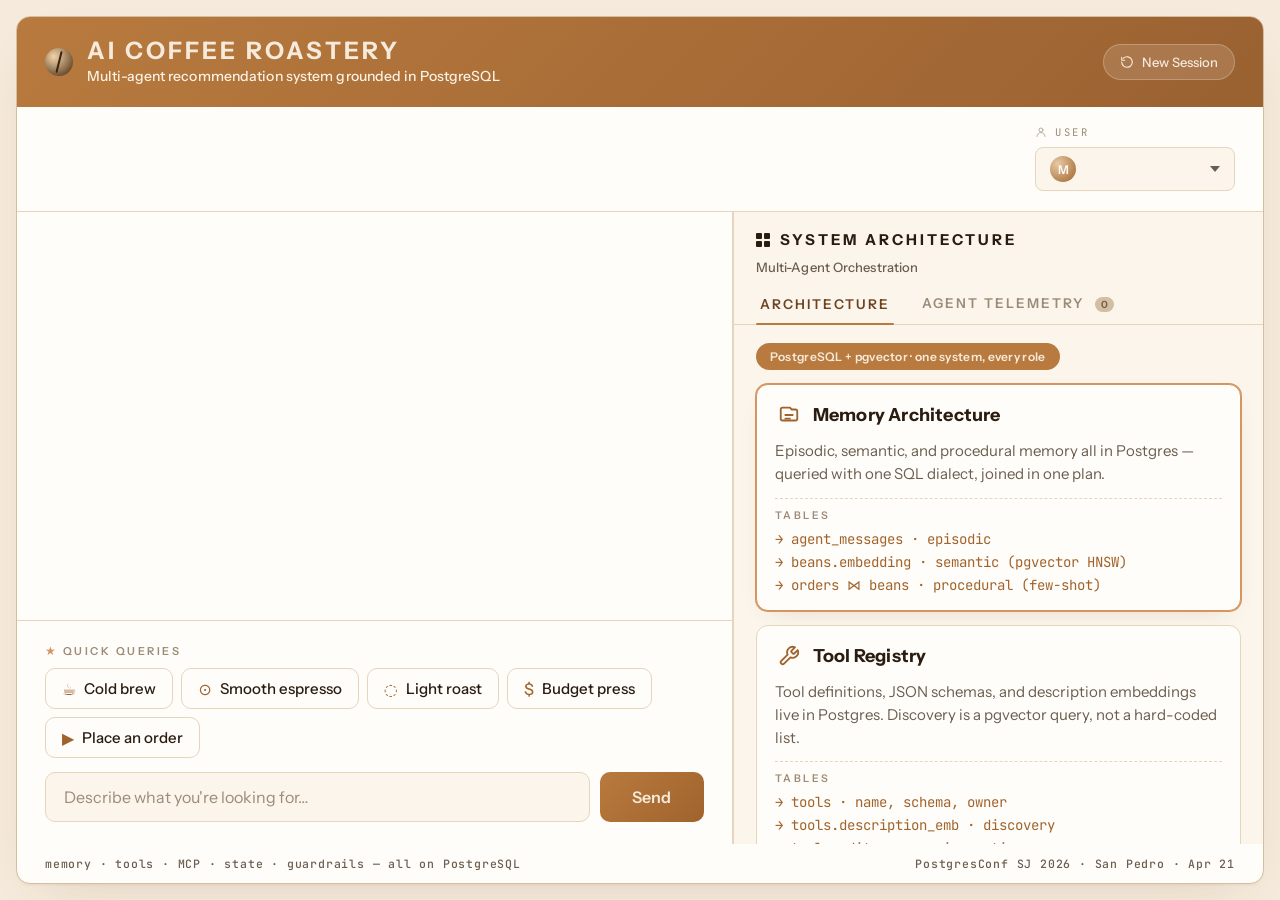
==== conferences/2026-postgresconf-agentic-ai/static/index.html @ 29e4eee7 "chore(postgresconf-2026): Rename subfolder slug to 2026-postgresconf-agentic-ai Switch to a year-fir" ====
<!doctype html>
<html lang="en">
  <head>
    <meta charset="utf-8" />
    <meta
      name="viewport"
      content="width=device-width,initial-scale=1,maximum-scale=1"
    />
    <title>AI Coffee Roastery · Agentic AI on PostgreSQL</title>
    <link rel="preconnect" href="https://fonts.googleapis.com" />
    <link rel="preconnect" href="https://fonts.gstatic.com" crossorigin />
    <link
      href="https://fonts.googleapis.com/css2?family=Instrument+Serif:ital@0;1&family=Instrument+Sans:wght@400;500;600;700&family=JetBrains+Mono:wght@400;500;700&display=swap"
      rel="stylesheet"
    />
    <style>
      :root {
        --cream: #f5eadb;
        --cream-2: #efe2ce;
        --cream-3: #fbf5eb;
        --paper: #fffdf9;
        --coffee: #b87a3e;
        --coffee-d: #6b4321;
        --coffee-l: #d49561;
        --coffee-xl: #e8c9a3;
        --coffee-mid: #a0632c;
        --tan: #d4a574;
        --ink: #2a1c10;
        --ink-mut: #6b5d4f;
        --ink-dim: #9c8b76;
        --line-w: #e5d5bd;
        --line-d: #d3bf9f;
        --amber-chat: #c97f2a;
        --surface: #fffcf5;
        --surface-2: #f3e8d3;
        --accent-hi: #f0b877;
        --ok: #6b8e4a;
        --warn: #c97f2a;
        --err: #b94a3b;

        --f-display: "Instrument Serif", ui-serif, Georgia, serif;
        --f-ui: "Instrument Sans", ui-sans-serif, system-ui, sans-serif;
        --f-mono: "JetBrains Mono", ui-monospace, "SF Mono", Menlo, monospace;
      }

      * {
        box-sizing: border-box;
      }
      html,
      body {
        margin: 0;
        height: 100%;
        overflow: hidden;
        font-family: var(--f-ui);
      }
      body {
        background: var(--cream);
        color: var(--ink);
        font-size: 16px;
        -webkit-font-smoothing: antialiased;
      }
      button {
        font-family: inherit;
      }
      input,
      textarea {
        font-family: inherit;
      }

      .app {
        display: grid;
        grid-template-rows: auto auto 1fr auto;
        height: 100vh;
        background: var(--cream);
        padding: 16px;
        gap: 0;
      }
      .shell {
        background: var(--paper);
        border: 1px solid var(--line-d);
        border-radius: 14px;
        overflow: hidden;
        display: grid;
        grid-template-rows: auto auto 1fr;
        box-shadow:
          0 2px 0 rgba(107, 67, 33, 0.04),
          0 18px 50px -30px rgba(107, 67, 33, 0.25);
      }
      .main {
        display: grid;
        grid-template-columns: minmax(0, 1.35fr) minmax(0, 1fr);
        min-height: 0;
      }
      @media (max-width: 1100px) {
        .main {
          grid-template-columns: 1fr;
        }
        .chat {
          border-right: 0 !important;
        }
        .side {
          border-top: 1px solid var(--line-w);
        }
      }

      .topbar {
        background: linear-gradient(135deg, #b87a3e 0%, #9a6131 100%);
        color: var(--cream);
        display: flex;
        align-items: center;
        justify-content: space-between;
        padding: 22px 28px;
      }
      .brand {
        display: flex;
        align-items: baseline;
        gap: 14px;
      }
      .brand .bean {
        width: 28px;
        height: 28px;
        border-radius: 50%;
        background: radial-gradient(circle at 30% 30%, #f1d3a8, #5a3818);
        position: relative;
        align-self: center;
        box-shadow: inset 0 -4px 8px rgba(0, 0, 0, 0.18);
      }
      .brand .bean::after {
        content: "";
        position: absolute;
        left: 50%;
        top: 10%;
        width: 2px;
        height: 80%;
        background: #3a2110;
        transform: translateX(-50%) rotate(14deg);
        border-radius: 2px;
      }
      .brand-text {
        display: flex;
        flex-direction: column;
        gap: 4px;
      }
      .brand .name {
        font-family: var(--f-ui);
        font-weight: 700;
        font-size: 24px;
        letter-spacing: 3px;
        text-transform: uppercase;
        line-height: 1;
      }
      .brand .sub {
        font-family: var(--f-ui);
        font-size: 14px;
        font-weight: 500;
        color: rgba(255, 248, 236, 0.95);
        line-height: 1.3;
        letter-spacing: 0.1px;
      }
      .topbar-right {
        display: flex;
        align-items: center;
        gap: 12px;
      }
      .new-session {
        display: inline-flex;
        align-items: center;
        gap: 8px;
        background: rgba(255, 248, 236, 0.14);
        border: 1px solid rgba(255, 248, 236, 0.25);
        color: var(--cream);
        font-family: var(--f-ui);
        font-size: 13px;
        font-weight: 500;
        padding: 9px 16px;
        border-radius: 999px;
        cursor: pointer;
        transition:
          background 0.15s,
          border-color 0.15s;
      }
      .new-session:hover {
        background: rgba(255, 248, 236, 0.22);
        border-color: rgba(255, 248, 236, 0.45);
      }
      .new-session svg {
        width: 14px;
        height: 14px;
      }

      .meta-row {
        display: flex;
        justify-content: flex-end;
        gap: 20px;
        padding: 18px 28px 20px;
        background: var(--paper);
        border-bottom: 1px solid var(--line-w);
      }
      .meta-field {
        display: flex;
        flex-direction: column;
        gap: 8px;
        min-width: 0;
      }
      .meta-field .lbl {
        display: inline-flex;
        align-items: center;
        gap: 8px;
        font-family: var(--f-mono);
        font-size: 10.5px;
        color: var(--ink-dim);
        letter-spacing: 2.5px;
        text-transform: uppercase;
      }
      .meta-field .lbl svg {
        width: 12px;
        height: 12px;
        opacity: 0.7;
      }
      .user-select {
        display: flex;
        align-items: center;
        gap: 10px;
        min-width: 200px;
        border: 1px solid var(--line-w);
        background: var(--cream-3);
        border-radius: 8px;
        padding: 8px 14px;
      }
      .user-select .avatar {
        width: 26px;
        height: 26px;
        border-radius: 50%;
        background: radial-gradient(
          circle at 30% 30%,
          var(--coffee-xl),
          var(--coffee-mid)
        );
        display: inline-flex;
        align-items: center;
        justify-content: center;
        font-family: var(--f-ui);
        font-weight: 600;
        font-size: 12px;
        color: var(--paper);
        flex-shrink: 0;
      }
      .user-select select {
        flex: 1;
        border: 0;
        background: transparent;
        font-family: var(--f-ui);
        font-size: 16px;
        font-weight: 500;
        color: var(--ink);
        outline: none;
        cursor: pointer;
        appearance: none;
        -webkit-appearance: none;
        padding-right: 18px;
        background-image: url("data:image/svg+xml;utf8,<svg xmlns='http://www.w3.org/2000/svg' width='10' height='6' viewBox='0 0 10 6'><path fill='%236B5D4F' d='M5 6 0 0h10z'/></svg>");
        background-repeat: no-repeat;
        background-position: right center;
      }

      .chat {
        background: var(--paper);
        color: var(--ink);
        border-right: 1px solid var(--line-w);
        display: flex;
        flex-direction: column;
        min-height: 0;
      }
      .chat-body {
        flex: 1;
        overflow-y: auto;
        padding: 24px 28px;
        display: flex;
        flex-direction: column;
        gap: 14px;
      }
      .chat-body::-webkit-scrollbar {
        width: 6px;
      }
      .chat-body::-webkit-scrollbar-thumb {
        background: var(--line-w);
        border-radius: 3px;
      }

      .msg {
        max-width: 92%;
        padding: 16px 20px;
        border-radius: 14px;
        line-height: 1.6;
        font-size: 17px;
        animation: msg-in 0.3s ease-out both;
      }
      @keyframes msg-in {
        from {
          opacity: 0;
          transform: translateY(6px);
        }
        to {
          opacity: 1;
          transform: translateY(0);
        }
      }
      .msg.user {
        align-self: flex-end;
        background: var(--coffee);
        color: var(--cream);
        border-bottom-right-radius: 4px;
        font-weight: 500;
        box-shadow: 0 4px 14px -8px rgba(111, 67, 33, 0.45);
      }
      .msg.agent {
        align-self: flex-start;
        background: var(--cream-3);
        border: 1px solid var(--line-w);
        color: var(--ink);
        border-bottom-left-radius: 4px;
      }
      .msg.agent .label {
        display: inline-flex;
        align-items: center;
        gap: 8px;
        font-family: var(--f-ui);
        font-size: 12.5px;
        color: var(--coffee-mid);
        text-transform: uppercase;
        letter-spacing: 2.5px;
        margin-bottom: 9px;
        font-weight: 600;
      }
      .msg.agent .label::before {
        content: "";
        width: 14px;
        height: 14px;
        background:
          linear-gradient(var(--coffee-mid), var(--coffee-mid)) center/14px 2px
            no-repeat,
          linear-gradient(var(--coffee-mid), var(--coffee-mid)) center/14px 2px
            no-repeat,
          linear-gradient(var(--coffee-mid), var(--coffee-mid)) center/2px 14px
            no-repeat,
          linear-gradient(var(--coffee-mid), var(--coffee-mid)) center/2px 14px
            no-repeat;
        mask: conic-gradient(#000 0 0);
        background:
          radial-gradient(
            circle at 4px 4px,
            var(--coffee-mid) 2px,
            transparent 2.5px
          ),
          radial-gradient(
            circle at 10px 4px,
            var(--coffee-mid) 2px,
            transparent 2.5px
          ),
          radial-gradient(
            circle at 4px 10px,
            var(--coffee-mid) 2px,
            transparent 2.5px
          ),
          radial-gradient(
            circle at 10px 10px,
            var(--coffee-mid) 2px,
            transparent 2.5px
          );
      }
      .msg.agent cite {
        font-style: normal;
        color: var(--coffee-d);
        border-bottom: 1px dashed var(--coffee-l);
        cursor: help;
        font-weight: 600;
      }
      .msg.agent cite:hover {
        background: rgba(184, 122, 62, 0.08);
      }
      .msg .confidence {
        margin-top: 10px;
        padding-top: 10px;
        border-top: 1px dashed var(--line-w);
        font-family: var(--f-mono);
        font-size: 10px;
        color: var(--ink-dim);
        letter-spacing: 1px;
        display: flex;
        align-items: center;
        gap: 10px;
      }
      .msg .confidence .bar {
        flex: 1;
        height: 4px;
        background: var(--line-w);
        border-radius: 2px;
        overflow: hidden;
        position: relative;
      }
      .msg .confidence .bar::after {
        content: "";
        display: block;
        height: 100%;
        background: linear-gradient(90deg, var(--coffee-l), var(--coffee-d));
        width: 0;
        transition: width 0.9s cubic-bezier(0.2, 0.8, 0.2, 1);
      }
      .msg .confidence .bar.fill::after {
        width: var(--w, 90%);
      }

      .thinking {
        display: flex;
        align-items: center;
        gap: 10px;
        color: var(--ink-dim);
        font-size: 12.5px;
        font-family: var(--f-mono);
        padding: 4px 8px;
      }
      .thinking .bars {
        display: flex;
        gap: 3px;
      }
      .thinking .bars span {
        display: inline-block;
        width: 3px;
        height: 14px;
        background: var(--coffee-mid);
        border-radius: 1px;
        animation: bars 1.2s infinite ease-in-out;
      }
      .thinking .bars span:nth-child(2) {
        animation-delay: 0.15s;
      }
      .thinking .bars span:nth-child(3) {
        animation-delay: 0.3s;
      }
      .thinking .bars span:nth-child(4) {
        animation-delay: 0.45s;
      }
      @keyframes bars {
        0%,
        100% {
          transform: scaleY(0.4);
          opacity: 0.4;
        }
        50% {
          transform: scaleY(1);
          opacity: 1;
        }
      }

      .dock {
        padding: 18px 28px 22px;
        border-top: 1px solid var(--line-w);
        background: var(--paper);
      }
      .dock .label {
        display: inline-flex;
        align-items: center;
        gap: 7px;
        font-family: var(--f-ui);
        font-size: 11px;
        font-weight: 600;
        color: var(--ink-dim);
        letter-spacing: 2.5px;
        text-transform: uppercase;
        margin-bottom: 10px;
      }
      .dock .label::before {
        content: "★";
        color: var(--coffee-l);
        font-size: 12px;
        letter-spacing: 0;
      }
      .pills {
        display: flex;
        flex-wrap: wrap;
        gap: 8px;
        margin-bottom: 14px;
      }
      .pill {
        cursor: pointer;
        background: var(--paper);
        color: var(--ink);
        border: 1px solid var(--line-w);
        border-radius: 10px;
        padding: 10px 16px;
        font-family: var(--f-ui);
        font-size: 15px;
        font-weight: 500;
        display: inline-flex;
        align-items: center;
        gap: 8px;
        transition: all 0.15s ease;
      }
      .pill .ico {
        color: var(--coffee-mid);
        font-size: 16px;
        line-height: 1;
      }
      .pill:hover:not(:disabled) {
        border-color: var(--coffee-l);
        background: var(--cream-3);
      }
      .pill:disabled {
        opacity: 0.45;
        cursor: not-allowed;
      }

      .input-row {
        display: flex;
        gap: 10px;
        align-items: stretch;
      }
      .input-row input[type="text"] {
        flex: 1;
        border: 1px solid var(--line-w);
        border-radius: 10px;
        padding: 14px 18px;
        background: var(--cream-3);
        color: var(--ink);
        font-size: 16px;
        outline: none;
        transition: border-color 0.15s;
      }
      .input-row input::placeholder {
        color: var(--ink-dim);
      }
      .input-row input:focus {
        border-color: var(--coffee-l);
        background: var(--paper);
      }
      .input-row button.send {
        border: 0;
        border-radius: 10px;
        padding: 0 32px;
        background: linear-gradient(
          135deg,
          var(--coffee) 0%,
          var(--coffee-mid) 100%
        );
        color: var(--cream);
        font-weight: 600;
        font-size: 16px;
        letter-spacing: 0.3px;
        cursor: pointer;
        transition:
          filter 0.15s,
          transform 0.05s;
      }
      .input-row button.send:hover:not(:disabled) {
        filter: brightness(1.05);
      }
      .input-row button.send:active:not(:disabled) {
        transform: translateY(1px);
      }
      .input-row button.send:disabled {
        background: var(--ink-dim);
        cursor: not-allowed;
      }

      .side {
        display: flex;
        flex-direction: column;
        min-height: 0;
        overflow: hidden;
        background: var(--cream-3);
        border-left: 1px solid var(--line-w);
      }
      .side-head {
        padding: 18px 22px 8px;
        display: flex;
        flex-direction: column;
        gap: 10px;
        background: var(--cream-3);
      }
      .side-title {
        display: inline-flex;
        align-items: center;
        gap: 10px;
        font-family: var(--f-ui);
        font-size: 15px;
        font-weight: 700;
        color: var(--ink);
        letter-spacing: 3px;
        text-transform: uppercase;
      }
      .side-title .grid-ico {
        display: inline-grid;
        grid-template-columns: 1fr 1fr;
        gap: 2px;
        width: 14px;
        height: 14px;
      }
      .side-title .grid-ico i {
        background: var(--ink);
        border-radius: 1px;
      }
      .side-sub {
        font-family: var(--f-ui);
        font-size: 13px;
        font-weight: 500;
        color: var(--ink-mut);
        letter-spacing: 0.1px;
      }
      .side-tabs {
        display: flex;
        gap: 6px;
        padding: 0 22px;
        margin-top: 2px;
        border-bottom: 1px solid var(--line-w);
      }
      .side-tab {
        appearance: none;
        border: 0;
        background: transparent;
        font-family: var(--f-ui);
        font-size: 13.5px;
        font-weight: 600;
        color: var(--ink-dim);
        letter-spacing: 2px;
        text-transform: uppercase;
        padding: 10px 4px 12px;
        margin-right: 18px;
        cursor: pointer;
        position: relative;
        transition: color 0.15s;
      }
      .side-tab:hover {
        color: var(--coffee-d);
      }
      .side-tab.on {
        color: var(--coffee-d);
      }
      .side-tab.on::after {
        content: "";
        position: absolute;
        left: 0;
        right: 0;
        bottom: -1px;
        height: 2px;
        background: var(--coffee);
        border-radius: 1px;
      }
      .side-tab .count {
        display: inline-block;
        min-width: 18px;
        padding: 1px 6px;
        border-radius: 999px;
        background: var(--coffee);
        color: var(--cream);
        font-size: 10px;
        margin-left: 6px;
        letter-spacing: 0;
        font-weight: 600;
      }
      .side-tab:not(.on) .count {
        background: var(--line-d);
        color: var(--ink-mut);
      }

      .side-body {
        flex: 1;
        overflow-y: auto;
        padding: 18px 22px 24px;
      }
      .side-body::-webkit-scrollbar {
        width: 8px;
      }
      .side-body::-webkit-scrollbar-thumb {
        background: var(--line-w);
        border-radius: 4px;
      }

      .arch-brand {
        display: inline-flex;
        align-items: center;
        gap: 6px;
        margin-bottom: 14px;
        font-family: var(--f-ui);
        font-size: 12px;
        font-weight: 600;
        color: var(--cream);
        background: var(--coffee);
        padding: 6px 14px;
        border-radius: 999px;
        letter-spacing: 0.3px;
      }
      .agents {
        display: flex;
        flex-direction: column;
        gap: 14px;
      }
      .agent-card {
        background: var(--paper);
        border: 1px solid var(--line-w);
        border-radius: 12px;
        padding: 16px 18px;
        transition:
          border-color 0.2s,
          box-shadow 0.2s;
      }
      .agent-card.primary {
        border-color: var(--coffee-l);
        box-shadow:
          0 0 0 1px var(--coffee-l),
          0 8px 26px -18px rgba(111, 67, 33, 0.35);
      }
      .agent-card .head {
        display: flex;
        align-items: center;
        gap: 10px;
        margin-bottom: 10px;
      }
      .agent-card .ico {
        width: 28px;
        height: 28px;
        flex-shrink: 0;
        display: inline-flex;
        align-items: center;
        justify-content: center;
        color: var(--coffee-mid);
      }
      .agent-card .ico svg {
        width: 22px;
        height: 22px;
      }
      .agent-card h4 {
        margin: 0;
        font-family: var(--f-ui);
        font-size: 18px;
        font-weight: 700;
        color: var(--ink);
        letter-spacing: 0.2px;
      }
      .agent-card p {
        margin: 0 0 12px;
        font-size: 15px;
        line-height: 1.55;
        color: var(--ink-mut);
      }
      .agent-card .section-lbl {
        font-family: var(--f-ui);
        font-size: 10.5px;
        font-weight: 600;
        color: var(--ink-dim);
        letter-spacing: 2.5px;
        text-transform: uppercase;
        padding-top: 10px;
        margin-top: 10px;
        border-top: 1px dashed var(--line-w);
        display: block;
        margin-bottom: 8px;
      }
      .agent-card ul {
        margin: 0;
        padding: 0;
        list-style: none;
        display: flex;
        flex-direction: column;
        gap: 5px;
      }
      .agent-card ul li {
        display: flex;
        align-items: flex-start;
        gap: 8px;
        font-family: var(--f-mono);
        font-size: 14px;
        color: var(--coffee-mid);
      }
      .agent-card ul li::before {
        content: "→";
        color: var(--coffee-mid);
        font-weight: 700;
        flex-shrink: 0;
      }

      .panels {
        display: flex;
        flex-direction: column;
        gap: 12px;
      }
      .empty {
        text-align: center;
        padding: 40px 20px;
        color: var(--ink-dim);
        border: 1px dashed var(--line-w);
        border-radius: 12px;
        background: var(--paper);
      }
      .empty .title {
        font-family: var(--f-display);
        font-style: italic;
        font-size: 22px;
        color: var(--coffee-d);
        margin-bottom: 6px;
      }
      .empty .hint {
        font-family: var(--f-ui);
        font-size: 11px;
        letter-spacing: 2.5px;
        text-transform: uppercase;
        color: var(--ink-dim);
        font-weight: 600;
      }
      .tele-status {
        display: flex;
        align-items: center;
        justify-content: space-between;
        font-family: var(--f-mono);
        font-size: 12px;
        color: var(--ink-dim);
        letter-spacing: 1px;
        margin-bottom: 4px;
      }
      .tele-status b {
        color: var(--coffee-d);
        font-weight: 600;
      }

      .panel {
        background: var(--paper);
        border: 1px solid var(--line-w);
        border-radius: 10px;
        overflow: hidden;
        animation: panel-in 0.32s ease-out both;
      }
      @keyframes panel-in {
        from {
          opacity: 0;
          transform: translateY(8px);
        }
        to {
          opacity: 1;
          transform: translateY(0);
        }
      }
      .panel-head {
        display: flex;
        align-items: center;
        gap: 10px;
        padding: 10px 14px;
        border-bottom: 1px solid var(--line-w);
        background: var(--cream-3);
      }
      .panel-head .tag {
        font-family: var(--f-mono);
        font-size: 9.5px;
        font-weight: 600;
        color: var(--coffee-d);
        letter-spacing: 2px;
        text-transform: uppercase;
        padding: 3px 8px;
        border: 1px solid var(--coffee-xl);
        border-radius: 4px;
        background: var(--cream);
        white-space: nowrap;
      }
      .panel-head .tag.amber {
        color: var(--warn);
        border-color: #ebc594;
        background: #fbecd4;
      }
      .panel-head .tag.green {
        color: var(--ok);
        border-color: #cfdcb7;
        background: #eef3e1;
      }
      .panel-head .title {
        flex: 1;
        font-weight: 600;
        color: var(--ink);
        font-size: 15px;
      }
      .panel-head .dur {
        font-family: var(--f-mono);
        font-size: 10.5px;
        color: var(--ink-dim);
      }
      .panel-body {
        padding: 12px 14px;
      }

      .plan ol {
        margin: 0;
        padding: 0;
        list-style: none;
        display: flex;
        flex-direction: column;
        gap: 7px;
      }
      .plan li {
        display: flex;
        gap: 12px;
        align-items: flex-start;
        padding: 8px 10px;
        border-radius: 6px;
        font-size: 14.5px;
        background: var(--cream-3);
        border: 1px solid transparent;
      }
      .plan li .n {
        font-family: var(--f-mono);
        font-size: 11px;
        color: var(--coffee-mid);
        font-weight: 600;
        min-width: 22px;
      }
      .plan li .t {
        color: var(--ink);
        line-height: 1.5;
      }
      .plan li .s {
        font-family: var(--f-mono);
        font-size: 10px;
        color: var(--ink-dim);
        margin-left: auto;
        letter-spacing: 1px;
        text-transform: uppercase;
      }
      .plan li.done .s {
        color: var(--ok);
      }
      .plan li.active {
        background: var(--cream);
        border-color: var(--coffee-l);
      }
      .plan li.active .s {
        color: var(--coffee-d);
      }

      .sql {
        font-family: var(--f-mono);
        font-size: 14px;
        color: var(--ink);
        line-height: 1.55;
        background: var(--cream-3);
        padding: 11px 13px;
        border-radius: 6px;
        border: 1px solid var(--line-w);
        white-space: pre-wrap;
        overflow-x: auto;
      }
      .sql .kw {
        color: var(--coffee-d);
        font-weight: 600;
      }
      .sql .op {
        color: var(--coffee-mid);
        font-weight: 600;
      }
      .sql .str {
        color: var(--warn);
      }
      .sql .cmt {
        color: var(--ink-dim);
        font-style: italic;
      }

      .rows {
        margin-top: 10px;
        font-family: var(--f-mono);
        font-size: 13px;
        color: var(--ink-mut);
      }
      .rows .head {
        color: var(--ink-dim);
        letter-spacing: 1px;
        text-transform: uppercase;
        font-size: 10px;
        padding: 6px 0;
        border-bottom: 1px solid var(--line-w);
        display: grid;
        gap: 14px;
      }
      .rows .row {
        padding: 6px 0;
        border-bottom: 1px dashed var(--line-w);
        display: grid;
        gap: 14px;
        color: var(--ink);
        animation: row-in 0.22s ease-out both;
      }
      @keyframes row-in {
        from {
          opacity: 0;
          transform: translateX(-4px);
        }
        to {
          opacity: 1;
          transform: translateX(0);
        }
      }
      .rows .row:last-child {
        border-bottom: 0;
      }
      .rows .meta {
        font-family: var(--f-mono);
        font-size: 10.5px;
        color: var(--ink-dim);
        margin-top: 8px;
        letter-spacing: 0.3px;
      }
      .rows .meta b {
        color: var(--ok);
        font-weight: 600;
      }

      .footer {
        padding: 12px 28px;
        margin-top: 0;
        display: flex;
        justify-content: space-between;
        align-items: center;
        font-family: var(--f-mono);
        font-size: 11.5px;
        font-weight: 500;
        color: var(--ink-mut);
        letter-spacing: 0.8px;
      }

      .cite-pop {
        position: fixed;
        pointer-events: none;
        background: var(--ink);
        border: 1px solid var(--coffee-d);
        border-radius: 6px;
        padding: 8px 12px;
        font-family: var(--f-mono);
        font-size: 11px;
        color: var(--cream);
        max-width: 320px;
        box-shadow: 0 12px 40px rgba(42, 28, 16, 0.35);
        opacity: 0;
        transition: opacity 0.15s;
        z-index: 100;
        line-height: 1.5;
      }
      .cite-pop.on {
        opacity: 1;
      }
      .cite-pop .k {
        color: var(--coffee-l);
        margin-right: 8px;
      }
    </style>
  </head>
  <body>
    <div class="app">
      <div class="shell">
        <header class="topbar">
          <div class="brand">
            <div class="bean"></div>
            <div class="brand-text">
              <div class="name">AI Coffee Roastery</div>
              <div class="sub">
                Multi-agent recommendation system grounded in PostgreSQL
              </div>
            </div>
          </div>
          <div class="topbar-right">
            <button
              class="new-session"
              id="reset"
              title="Start a fresh session"
            >
              <svg
                viewBox="0 0 24 24"
                fill="none"
                stroke="currentColor"
                stroke-width="2"
                stroke-linecap="round"
                stroke-linejoin="round"
              >
                <path d="M3 12a9 9 0 1 0 3-6.7" />
                <path d="M3 4v5h5" />
              </svg>
              <span>New Session</span>
            </button>
          </div>
        </header>

        <div class="meta-row">
          <div class="meta-field">
            <span class="lbl">
              <svg
                viewBox="0 0 24 24"
                fill="none"
                stroke="currentColor"
                stroke-width="2"
                stroke-linecap="round"
                stroke-linejoin="round"
              >
                <circle cx="12" cy="8" r="4" />
                <path d="M4 21a8 8 0 0 1 16 0" />
              </svg>
              User
            </span>
            <div class="user-select">
              <span class="avatar" id="avatar">M</span>
              <select id="customer"></select>
            </div>
          </div>
        </div>

        <div class="main">
          <section class="chat">
            <div class="chat-body" id="chat"></div>

            <div class="dock">
              <div class="label">Quick Queries</div>
              <div class="pills" id="pills">
                <button class="pill" data-q="Cold brew options">
                  <span class="ico">☕</span>Cold brew
                </button>
                <button class="pill" data-q="Smooth espresso">
                  <span class="ico">⊙</span>Smooth espresso
                </button>
                <button class="pill" data-q="Light roast pour-over">
                  <span class="ico">◌</span>Light roast
                </button>
                <button class="pill" data-q="Budget French press">
                  <span class="ico">$</span>Budget press
                </button>
                <button class="pill" data-q="Order a bag of cold brew">
                  <span class="ico">▶</span>Place an order
                </button>
              </div>
              <div class="input-row">
                <input
                  type="text"
                  id="q"
                  placeholder="Describe what you're looking for…"
                  autocomplete="off"
                />
                <button class="send" id="send">Send</button>
              </div>
            </div>
          </section>

          <aside class="side">
            <div class="side-head">
              <div class="side-title">
                <span class="grid-ico"><i></i><i></i><i></i><i></i></span>
                <span id="sideTitleText">System Architecture</span>
              </div>
              <div class="side-sub" id="sideSubText">
                Multi-Agent Orchestration
              </div>
            </div>
            <div class="side-tabs">
              <button class="side-tab on" data-tab="arch">Architecture</button>
              <button class="side-tab" data-tab="tele">
                Agent Telemetry
                <span class="count" id="teleCount">0</span>
              </button>
            </div>
            <div class="side-body">
              <div id="archView">
                <div class="arch-brand">
                  PostgreSQL + pgvector · one system, every role
                </div>
                <div class="agents">
                  <div class="agent-card primary">
                    <div class="head">
                      <span class="ico">
                        <svg
                          viewBox="0 0 24 24"
                          fill="none"
                          stroke="currentColor"
                          stroke-width="2"
                          stroke-linecap="round"
                          stroke-linejoin="round"
                        >
                          <path
                            d="M21 8a2 2 0 0 0-2-2h-4l-2-2H5a2 2 0 0 0-2 2v10a2 2 0 0 0 2 2h14a2 2 0 0 0 2-2z"
                          />
                          <path d="M8 12h8M8 16h5" />
                        </svg>
                      </span>
                      <h4>Memory Architecture</h4>
                    </div>
                    <p>
                      Episodic, semantic, and procedural memory all in Postgres
                      — queried with one SQL dialect, joined in one plan.
                    </p>
                    <span class="section-lbl">Tables</span>
                    <ul>
                      <li>agent_messages · episodic</li>
                      <li>beans.embedding · semantic (pgvector HNSW)</li>
                      <li>orders ⋈ beans · procedural (few-shot)</li>
                    </ul>
                  </div>

                  <div class="agent-card">
                    <div class="head">
                      <span class="ico">
                        <svg
                          viewBox="0 0 24 24"
                          fill="none"
                          stroke="currentColor"
                          stroke-width="2"
                          stroke-linecap="round"
                          stroke-linejoin="round"
                        >
                          <path
                            d="M14.7 6.3a1 1 0 0 0 0 1.4l1.6 1.6a1 1 0 0 0 1.4 0l3.77-3.77a6 6 0 0 1-7.94 7.94l-6.91 6.91a2.12 2.12 0 0 1-3-3l6.91-6.91a6 6 0 0 1 7.94-7.94z"
                          />
                        </svg>
                      </span>
                      <h4>Tool Registry</h4>
                    </div>
                    <p>
                      Tool definitions, JSON schemas, and description embeddings
                      live in Postgres. Discovery is a pgvector query, not a
                      hard-coded list.
                    </p>
                    <span class="section-lbl">Tables</span>
                    <ul>
                      <li>tools · name, schema, owner</li>
                      <li>tools.description_emb · discovery</li>
                      <li>tool_audit · every invocation</li>
                    </ul>
                  </div>

                  <div class="agent-card">
                    <div class="head">
                      <span class="ico">
                        <svg
                          viewBox="0 0 24 24"
                          fill="none"
                          stroke="currentColor"
                          stroke-width="2"
                          stroke-linecap="round"
                          stroke-linejoin="round"
                        >
                          <rect x="3" y="4" width="18" height="6" rx="1" />
                          <rect x="3" y="14" width="18" height="6" rx="1" />
                          <path d="M7 7h.01M7 17h.01" />
                        </svg>
                      </span>
                      <h4>MCP Integration</h4>
                    </div>
                    <p>
                      Schema introspection + safe parameterized SELECT exposed
                      over stdio — any MCP client (Claude Desktop, Cursor) can
                      query Postgres.
                    </p>
                    <span class="section-lbl">Tools</span>
                    <ul>
                      <li>list_tables</li>
                      <li>describe(table)</li>
                      <li>run_query(sql, params)</li>
                    </ul>
                  </div>

                  <div class="agent-card">
                    <div class="head">
                      <span class="ico">
                        <svg
                          viewBox="0 0 24 24"
                          fill="none"
                          stroke="currentColor"
                          stroke-width="2"
                          stroke-linecap="round"
                          stroke-linejoin="round"
                        >
                          <circle cx="12" cy="12" r="10" />
                          <polyline points="12 6 12 12 16 14" />
                        </svg>
                      </span>
                      <h4>State Management</h4>
                    </div>
                    <p>
                      Workflow plan + step index persisted to
                      <code>agent_sessions.workflow_state</code> at every step
                      boundary — resumable after crash.
                    </p>
                    <span class="section-lbl">Tables</span>
                    <ul>
                      <li>agent_sessions.workflow_state</li>
                      <li>checkpoints after each step</li>
                      <li>resume from step_index</li>
                    </ul>
                  </div>

                  <div class="agent-card">
                    <div class="head">
                      <span class="ico">
                        <svg
                          viewBox="0 0 24 24"
                          fill="none"
                          stroke="currentColor"
                          stroke-width="2"
                          stroke-linecap="round"
                          stroke-linejoin="round"
                        >
                          <path
                            d="M12 2 4 6v6c0 5 3.5 9 8 10 4.5-1 8-5 8-10V6z"
                          />
                          <polyline points="9 12 11 14 15 10" />
                        </svg>
                      </span>
                      <h4>Grounding &amp; Guardrails</h4>
                    </div>
                    <p>
                      Every claim re-verified against canonical rows, confidence
                      scored from data availability, and sensitive tools block
                      on approval.
                    </p>
                    <span class="section-lbl">Checks</span>
                    <ul>
                      <li>fact-check pass before reply</li>
                      <li>confidence from row coverage</li>
                      <li>approvals queue for place_order</li>
                    </ul>
                  </div>
                </div>
              </div>

              <div id="teleView" style="display: none">
                <div class="tele-status">
                  <span>session · <b id="sid">—</b></span>
                  <span>elapsed · <b id="elapsed">0ms</b></span>
                </div>
                <div class="panels" id="panels"></div>
              </div>
            </div>
          </aside>
        </div>

        <footer class="footer">
          <span
            >memory · tools · MCP · state · guardrails — all on PostgreSQL</span
          >
          <span>PostgresConf SJ 2026 · San Pedro · Apr 21</span>
        </footer>
      </div>
    </div>

    <div class="cite-pop" id="citePop"></div>

    <script>
      // ------------------ tiny helpers ------------------
      const $ = (s) => document.querySelector(s);
      const el = (t, c, h) => {
        const e = document.createElement(t);
        if (c) e.className = c;
        if (h !== undefined) e.innerHTML = h;
        return e;
      };
      const esc = (s) =>
        String(s)
          .replace(/&/g, "&amp;")
          .replace(/</g, "&lt;")
          .replace(/>/g, "&gt;");
      const sleep = (ms) => new Promise((r) => setTimeout(r, ms));

      // SQL highlighter with sentinel tokens (no self-matching)
      function kwify(sql) {
        let s = esc(sql);
        s = s.replace(/--[^\n]*/g, (m) => `\u0001${m}\u0002`);
        s = s.replace(/'[^']*'/g, (m) => `\u0003${m}\u0004`);
        s = s.replace(/\$\d+/g, (m) => `\u0003${m}\u0004`);
        s = s.replace(
          /\b(SELECT|FROM|WHERE|AND|OR|ORDER BY|LIMIT|JOIN|LEFT|INNER|ON|AS|GROUP BY|DESC|ASC|INSERT|INTO|VALUES|UPDATE|SET|RETURNING|WITH|BEGIN|COMMIT|CREATE|TABLE|INDEX|USING|EXTENSION|PRIMARY|KEY|NOT|NULL|DEFAULT|TRUE|FALSE|ANY|IN)\b/g,
          "\u0005$1\u0006",
        );
        s = s.replace(/(&lt;=&gt;|&lt;-&gt;|&lt;#&gt;)/g, "\u0007$1\u0008");
        s = s
          .replace(/\u0001/g, '<span class="cmt">')
          .replace(/\u0002/g, "</span>");
        s = s
          .replace(/\u0003/g, '<span class="str">')
          .replace(/\u0004/g, "</span>");
        s = s
          .replace(/\u0005/g, '<span class="kw">')
          .replace(/\u0006/g, "</span>");
        s = s
          .replace(/\u0007/g, '<span class="op">')
          .replace(/\u0008/g, "</span>");
        return s;
      }

      // ------------------ state ------------------
      const state = {
        customers: [],
        customerId: null,
        sessionId: null,
        busy: false,
        startedAt: 0,
        timer: null,
      };

      async function init() {
        const r = await fetch("/api/customers");
        state.customers = await r.json();
        const sel = $("#customer");
        sel.innerHTML = state.customers
          .map((c) => `<option value="${c.id}">${c.name}</option>`)
          .join("");
        sel.addEventListener("change", () => {
          state.customerId = sel.value;
          onCustomerChange();
        });
        state.customerId = state.customers[0]?.id;
        onCustomerChange();

        document.querySelectorAll(".pill[data-q]").forEach((p) => {
          p.addEventListener("click", () => run(p.dataset.q));
        });
        $("#reset").addEventListener("click", reset);
        $("#send").addEventListener("click", () => {
          const q = $("#q").value.trim();
          if (q) run(q);
        });
        $("#q").addEventListener("keydown", (e) => {
          if (e.key === "Enter") {
            const q = $("#q").value.trim();
            if (q) run(q);
          }
        });

        document.querySelectorAll(".side-tab").forEach((t) => {
          t.addEventListener("click", () => switchTab(t.dataset.tab));
        });

        emptyTelemetry();

        // hover citations
        document.addEventListener("mouseover", (e) => {
          const c = e.target.closest("cite[data-k]");
          if (!c) return;
          const pop = $("#citePop");
          pop.textContent = `Postgres row · ${c.dataset.k}`;
          pop.classList.add("on");
          const r = c.getBoundingClientRect();
          pop.style.left = Math.min(window.innerWidth - 340, r.left) + "px";
          pop.style.top = r.bottom + 6 + "px";
        });
        document.addEventListener("mouseout", (e) => {
          if (e.target.closest("cite[data-k]"))
            $("#citePop").classList.remove("on");
        });
      }

      function onCustomerChange() {
        const c = state.customers.find((x) => x.id === state.customerId);
        const chat = $("#chat");
        chat.innerHTML = "";
        const m = el("div", "msg agent");
        const firstName = c ? c.name : "there";
        m.innerHTML = `<span class="label">Coordinator</span>
    Hey there. I coordinate our roasting and flavor teams to find you the right beans. What kind of coffee are you after, ${esc(firstName)}?`;
        chat.appendChild(m);
        $("#avatar").textContent = firstName.charAt(0).toUpperCase();
        state.sessionId = null;
        const sid = $("#sid");
        if (sid) sid.textContent = "—";
        emptyTelemetry();
        setTeleCount(0);
      }

      function emptyTelemetry() {
        $("#panels").innerHTML = `
    <div class="empty">
      <div class="title">No live events yet</div>
      <div class="hint">Ask something to see the agents work</div>
    </div>`;
      }

      function setTeleCount(n) {
        const el = $("#teleCount");
        if (el) el.textContent = String(n);
      }

      function switchTab(name) {
        document
          .querySelectorAll(".side-tab")
          .forEach((t) => t.classList.toggle("on", t.dataset.tab === name));
        $("#archView").style.display = name === "arch" ? "" : "none";
        $("#teleView").style.display = name === "tele" ? "" : "none";
        $("#sideTitleText").textContent =
          name === "arch" ? "System Architecture" : "Agent Telemetry";
        $("#sideSubText").textContent =
          name === "arch"
            ? "Multi-Agent Orchestration"
            : "Live trace of agent activity";
      }

      function reset() {
        state.sessionId = null;
        const sid = $("#sid");
        if (sid) sid.textContent = "—";
        const el = $("#elapsed");
        if (el) el.textContent = "0ms";
        onCustomerChange();
        switchTab("arch");
      }

      // ------------------ main run ------------------
      async function run(query) {
        if (state.busy) return;
        state.busy = true;
        document.querySelectorAll(".pill").forEach((p) => (p.disabled = true));
        $("#send").disabled = true;

        // add user msg
        const chat = $("#chat");
        const uMsg = el("div", "msg user", esc(query));
        chat.appendChild(uMsg);
        chat.scrollTop = chat.scrollHeight;
        $("#q").value = "";

        // thinking indicator
        const think = el("div", "thinking");
        think.innerHTML = `<div class="bars"><span></span><span></span><span></span><span></span></div><span>thinking…</span>`;
        chat.appendChild(think);
        chat.scrollTop = chat.scrollHeight;

        $("#panels").innerHTML = "";
        setTeleCount(0);
        switchTab("tele");
        state.startedAt = performance.now();
        clearInterval(state.timer);
        state.timer = setInterval(() => {
          const el = $("#elapsed");
          if (el)
            el.textContent =
              Math.round(performance.now() - state.startedAt) + "ms";
        }, 60);

        let data;
        try {
          const res = await fetch("/api/query", {
            method: "POST",
            headers: { "Content-Type": "application/json" },
            body: JSON.stringify({
              customer_id: state.customerId,
              query,
              session_id: state.sessionId,
            }),
          });
          if (!res.ok) throw new Error(`HTTP ${res.status}`);
          data = await res.json();
        } catch (err) {
          think.remove();
          const e = el("div", "msg agent");
          e.innerHTML = `<span class="label" style="color:var(--err)">Error</span>${esc(err.message)}. Is the API running?`;
          chat.appendChild(e);
          clearInterval(state.timer);
          state.busy = false;
          document
            .querySelectorAll(".pill")
            .forEach((p) => (p.disabled = false));
          $("#send").disabled = false;
          return;
        }

        state.sessionId = data.session_id;
        const sidEl = $("#sid");
        if (sidEl) sidEl.textContent = data.session_id.slice(0, 8);

        // replay events with small staged delays for visual effect
        await playEvents(data.events, think);

        clearInterval(state.timer);
        state.busy = false;
        document.querySelectorAll(".pill").forEach((p) => (p.disabled = false));
        $("#send").disabled = false;
      }

      // ------------------ event renderer ------------------
      let currentPlan = null;

      async function playEvents(events, think) {
        currentPlan = null;
        let responseRendered = false;
        let n = 0;

        for (const ev of events) {
          if (ev.type === "plan") {
            renderPlan(ev);
            n++;
            setTeleCount(n);
            await sleep(280);
          } else if (ev.type === "step") {
            updateStep(ev);
            await sleep(40);
          } else if (ev.type === "panel") {
            renderPanel(ev);
            n++;
            setTeleCount(n);
            await sleep(420);
          } else if (ev.type === "response") {
            think.remove();
            await renderResponse(ev);
            responseRendered = true;
          }
        }
        if (!responseRendered) think.remove();
      }

      function renderPlan(ev) {
        const p = el("div", "panel");
        p.innerHTML = `
    <div class="panel-head">
      <span class="tag">PLAN</span>
      <span class="title">${esc(ev.title)}</span>
      <span class="dur">~${ev.duration_ms}ms</span>
    </div>
    <div class="panel-body">
      <div class="plan">
        <ol>
          ${ev.steps
            .map(
              (s, i) => `
            <li>
              <span class="n">${String(i + 1).padStart(2, "0")}</span>
              <span class="t">${esc(s)}</span>
              <span class="s">queued</span>
            </li>`,
            )
            .join("")}
        </ol>
      </div>
    </div>`;
        $("#panels").appendChild(p);
        $("#panels").scrollTop = $("#panels").scrollHeight;
        currentPlan = p;
      }

      function updateStep(ev) {
        if (!currentPlan) return;
        const li = currentPlan.querySelectorAll(".plan li")[ev.index];
        if (!li) return;
        li.classList.remove("active", "done");
        if (ev.state === "active") {
          li.classList.add("active");
          li.querySelector(".s").textContent = "running";
        } else if (ev.state === "done") {
          li.classList.add("done");
          li.querySelector(".s").textContent = "ok";
        }
      }

      function renderPanel(ev) {
        const p = el("div", "panel");
        const tagCls =
          ev.tag_class && ev.tag_class !== "cyan" ? ` ${ev.tag_class}` : "";
        p.innerHTML = `
    <div class="panel-head">
      <span class="tag${tagCls}">${esc(ev.tag)}</span>
      <span class="title">${esc(ev.title)}</span>
      <span class="dur">${ev.duration_ms ? ev.duration_ms + "ms" : ""}</span>
    </div>
    <div class="panel-body"></div>`;
        const body = p.querySelector(".panel-body");

        if (ev.sql) {
          const s = el("div", "sql");
          s.innerHTML = kwify(ev.sql);
          body.appendChild(s);
        }
        if (ev.columns && ev.columns.length) {
          const cols = ev.columns.length;
          const gridCols = `repeat(${cols}, minmax(0, 1fr))`;
          const rwrap = el("div", "rows");
          const head = el("div", "head");
          head.style.gridTemplateColumns = gridCols;
          head.innerHTML = ev.columns
            .map((c) => `<span>${esc(c)}</span>`)
            .join("");
          rwrap.appendChild(head);
          (ev.rows || []).forEach((row, i) => {
            setTimeout(
              () => {
                const r = el("div", "row");
                r.style.gridTemplateColumns = gridCols;
                r.innerHTML = row.map((v) => `<span>${esc(v)}</span>`).join("");
                rwrap.appendChild(r);
                $("#panels").scrollTop = $("#panels").scrollHeight;
              },
              100 + i * 80,
            );
          });
          if (ev.meta) {
            setTimeout(
              () => {
                const m = el("div", "meta", ev.meta); // meta can contain trusted <b> from backend
                rwrap.appendChild(m);
                $("#panels").scrollTop = $("#panels").scrollHeight;
              },
              100 + (ev.rows || []).length * 80 + 100,
            );
          }
          body.appendChild(rwrap);
        } else if (ev.meta) {
          const mw = el("div", "rows");
          mw.appendChild(el("div", "meta", ev.meta));
          body.appendChild(mw);
        }

        $("#panels").appendChild(p);
        $("#panels").scrollTop = $("#panels").scrollHeight;
      }

      async function renderResponse(ev) {
        const chat = $("#chat");
        const m = el("div", "msg agent");
        m.innerHTML = `<span class="label">Coordinator · grounded response</span><span class="body"></span>`;
        chat.appendChild(m);
        const body = m.querySelector(".body");

        // type-stream, chunk by word for speed, preserving HTML tags
        const tokens = ev.text.split(/(\s+|<[^>]+>)/).filter(Boolean);
        for (const t of tokens) {
          body.innerHTML += t;
          chat.scrollTop = chat.scrollHeight;
          if (!t.startsWith("<") && t.trim()) await sleep(12);
        }

        // confidence bar
        if (ev.confidence !== undefined) {
          const c = el("div", "confidence");
          c.innerHTML = `
      <span>confidence</span>
      <div class="bar" style="--w:${ev.confidence}%"></div>
      <span style="font-weight:500;color:var(--ink)">${ev.confidence}%</span>`;
          m.appendChild(c);
          requestAnimationFrame(() =>
            c.querySelector(".bar").classList.add("fill"),
          );
        }
      }

      init();
    </script>
  </body>
</html>
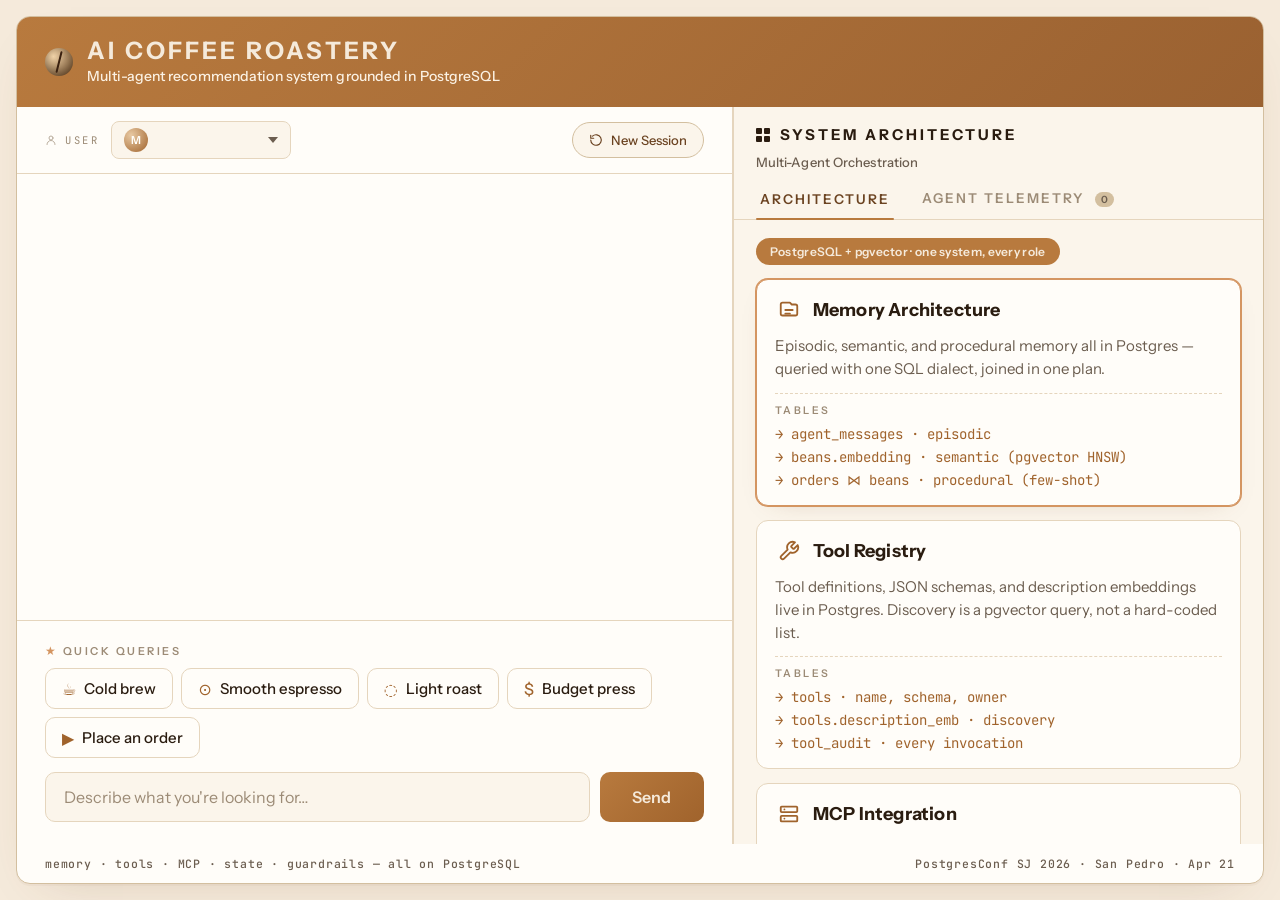
==== commit 58f68ccb: "feat(postgresconf-2026): Give agent telemetry the full right-column height Telemetry is the star of " ====
--- a/conferences/2026-postgresconf-agentic-ai/static/index.html
+++ b/conferences/2026-postgresconf-agentic-ai/static/index.html
@@ -81,7 +81,7 @@
         border-radius: 14px;
         overflow: hidden;
         display: grid;
-        grid-template-rows: auto auto 1fr;
+        grid-template-rows: auto 1fr;
         box-shadow:
           0 2px 0 rgba(107, 67, 33, 0.04),
           0 18px 50px -30px rgba(107, 67, 33, 0.25);
@@ -100,6 +100,17 @@
         }
         .side {
           border-top: 1px solid var(--line-w);
+        }
+      }
+      @media (max-width: 640px) {
+        .chat-head {
+          flex-direction: column;
+          align-items: stretch;
+          gap: 10px;
+          padding: 12px 20px;
+        }
+        .chat-head .user-select {
+          min-width: 0;
         }
       }
 
@@ -158,17 +169,15 @@
         letter-spacing: 0.1px;
       }
       .topbar-right {
-        display: flex;
-        align-items: center;
-        gap: 12px;
+        display: none;
       }
       .new-session {
         display: inline-flex;
         align-items: center;
         gap: 8px;
-        background: rgba(255, 248, 236, 0.14);
-        border: 1px solid rgba(255, 248, 236, 0.25);
-        color: var(--cream);
+        background: var(--cream-3);
+        border: 1px solid var(--line-d);
+        color: var(--coffee-d);
         font-family: var(--f-ui);
         font-size: 13px;
         font-weight: 500;
@@ -180,42 +189,19 @@
           border-color 0.15s;
       }
       .new-session:hover {
-        background: rgba(255, 248, 236, 0.22);
-        border-color: rgba(255, 248, 236, 0.45);
+        background: var(--cream);
+        border-color: var(--coffee-l);
       }
       .new-session svg {
         width: 14px;
         height: 14px;
       }
 
-      .meta-row {
-        display: flex;
-        justify-content: flex-end;
-        gap: 20px;
-        padding: 18px 28px 20px;
-        background: var(--paper);
-        border-bottom: 1px solid var(--line-w);
-      }
+      .meta-row,
       .meta-field {
-        display: flex;
-        flex-direction: column;
-        gap: 8px;
-        min-width: 0;
-      }
-      .meta-field .lbl {
-        display: inline-flex;
-        align-items: center;
-        gap: 8px;
-        font-family: var(--f-mono);
-        font-size: 10.5px;
-        color: var(--ink-dim);
-        letter-spacing: 2.5px;
-        text-transform: uppercase;
-      }
-      .meta-field .lbl svg {
-        width: 12px;
-        height: 12px;
-        opacity: 0.7;
+        /* Legacy selectors — layout moved: User dropdown + New Session now
+           live inside .chat-head. */
+        display: none;
       }
       .user-select {
         display: flex;
@@ -225,11 +211,11 @@
         border: 1px solid var(--line-w);
         background: var(--cream-3);
         border-radius: 8px;
-        padding: 8px 14px;
+        padding: 6px 12px;
       }
       .user-select .avatar {
-        width: 26px;
-        height: 26px;
+        width: 24px;
+        height: 24px;
         border-radius: 50%;
         background: radial-gradient(
           circle at 30% 30%,
@@ -241,7 +227,7 @@
         justify-content: center;
         font-family: var(--f-ui);
         font-weight: 600;
-        font-size: 12px;
+        font-size: 11px;
         color: var(--paper);
         flex-shrink: 0;
       }
@@ -250,7 +236,7 @@
         border: 0;
         background: transparent;
         font-family: var(--f-ui);
-        font-size: 16px;
+        font-size: 14px;
         font-weight: 500;
         color: var(--ink);
         outline: none;
@@ -270,6 +256,41 @@
         display: flex;
         flex-direction: column;
         min-height: 0;
+      }
+      .chat-head {
+        display: flex;
+        align-items: center;
+        justify-content: space-between;
+        gap: 16px;
+        padding: 14px 28px;
+        border-bottom: 1px solid var(--line-w);
+        background: var(--paper);
+      }
+      .chat-head .chat-head-left {
+        display: flex;
+        align-items: center;
+        gap: 12px;
+        min-width: 0;
+        flex: 1;
+      }
+      .chat-head .chat-head-left .lbl {
+        display: inline-flex;
+        align-items: center;
+        gap: 8px;
+        font-family: var(--f-mono);
+        font-size: 10.5px;
+        color: var(--ink-dim);
+        letter-spacing: 2.5px;
+        text-transform: uppercase;
+        white-space: nowrap;
+      }
+      .chat-head .chat-head-left .lbl svg {
+        width: 12px;
+        height: 12px;
+        opacity: 0.7;
+      }
+      .chat-head .user-select {
+        min-width: 180px;
       }
       .chat-body {
         flex: 1;
@@ -1061,53 +1082,51 @@
               </div>
             </div>
           </div>
-          <div class="topbar-right">
-            <button
-              class="new-session"
-              id="reset"
-              title="Start a fresh session"
-            >
-              <svg
-                viewBox="0 0 24 24"
-                fill="none"
-                stroke="currentColor"
-                stroke-width="2"
-                stroke-linecap="round"
-                stroke-linejoin="round"
-              >
-                <path d="M3 12a9 9 0 1 0 3-6.7" />
-                <path d="M3 4v5h5" />
-              </svg>
-              <span>New Session</span>
-            </button>
-          </div>
         </header>
-
-        <div class="meta-row">
-          <div class="meta-field">
-            <span class="lbl">
-              <svg
-                viewBox="0 0 24 24"
-                fill="none"
-                stroke="currentColor"
-                stroke-width="2"
-                stroke-linecap="round"
-                stroke-linejoin="round"
-              >
-                <circle cx="12" cy="8" r="4" />
-                <path d="M4 21a8 8 0 0 1 16 0" />
-              </svg>
-              User
-            </span>
-            <div class="user-select">
-              <span class="avatar" id="avatar">M</span>
-              <select id="customer"></select>
-            </div>
-          </div>
-        </div>
 
         <div class="main">
           <section class="chat">
+            <div class="chat-head">
+              <div class="chat-head-left">
+                <span class="lbl">
+                  <svg
+                    viewBox="0 0 24 24"
+                    fill="none"
+                    stroke="currentColor"
+                    stroke-width="2"
+                    stroke-linecap="round"
+                    stroke-linejoin="round"
+                  >
+                    <circle cx="12" cy="8" r="4" />
+                    <path d="M4 21a8 8 0 0 1 16 0" />
+                  </svg>
+                  User
+                </span>
+                <div class="user-select">
+                  <span class="avatar" id="avatar">M</span>
+                  <select id="customer"></select>
+                </div>
+              </div>
+              <button
+                class="new-session"
+                id="reset"
+                title="Start a fresh session"
+              >
+                <svg
+                  viewBox="0 0 24 24"
+                  fill="none"
+                  stroke="currentColor"
+                  stroke-width="2"
+                  stroke-linecap="round"
+                  stroke-linejoin="round"
+                >
+                  <path d="M3 12a9 9 0 1 0 3-6.7" />
+                  <path d="M3 4v5h5" />
+                </svg>
+                <span>New Session</span>
+              </button>
+            </div>
+
             <div class="chat-body" id="chat"></div>
 
             <div class="dock">
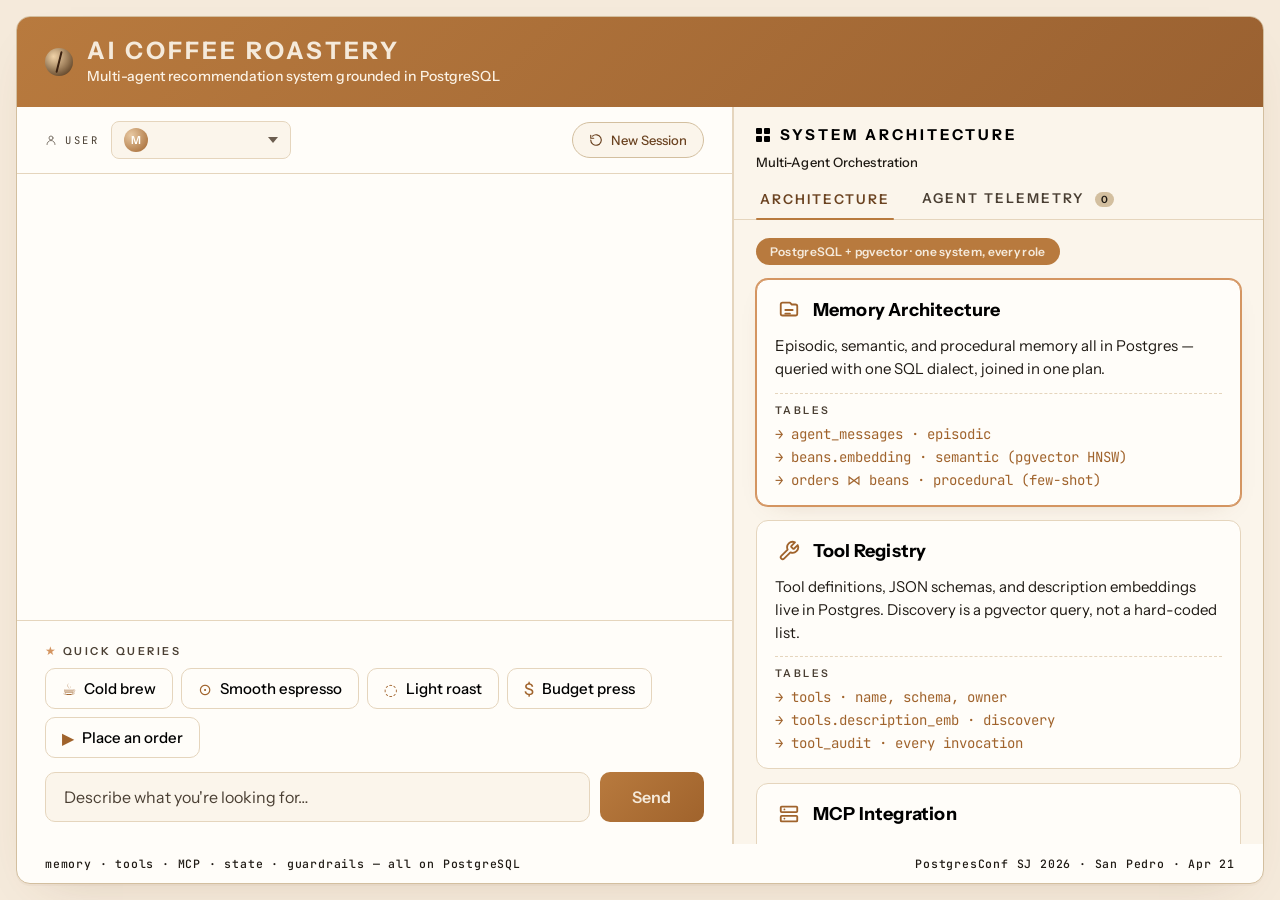
==== commit 93a69731: "style(ui): Darken ink palette for projector contrast Switch primary/secondary/tertiary text colors t" ====
--- a/conferences/2026-postgresconf-agentic-ai/static/index.html
+++ b/conferences/2026-postgresconf-agentic-ai/static/index.html
@@ -25,9 +25,9 @@
         --coffee-xl: #e8c9a3;
         --coffee-mid: #a0632c;
         --tan: #d4a574;
-        --ink: #2a1c10;
-        --ink-mut: #6b5d4f;
-        --ink-dim: #9c8b76;
+        --ink: #000000; /* primary text — true black for projector contrast */
+        --ink-mut: #1f1a14; /* secondary text (agent replies, paragraphs) */
+        --ink-dim: #4a3f33; /* tertiary text (meta, captions) */
         --line-w: #e5d5bd;
         --line-d: #d3bf9f;
         --amber-chat: #c97f2a;
@@ -1004,6 +1004,17 @@
         gap: 14px;
         color: var(--ink);
         animation: row-in 0.22s ease-out both;
+      }
+      /* Make long identifiers (tool names like `search_beans_semantic`,
+         `get_customer_history`) wrap inside their grid slot instead of
+         overflowing into the adjacent column. overflow-wrap handles most
+         cases; word-break is the fallback for browsers that ignore the
+         newer property on grid children. */
+      .rows .head > span,
+      .rows .row > span {
+        min-width: 0;
+        overflow-wrap: anywhere;
+        word-break: break-word;
       }
       @keyframes row-in {
         from {
@@ -1686,7 +1697,11 @@
         }
         if (ev.columns && ev.columns.length) {
           const cols = ev.columns.length;
-          const gridCols = `repeat(${cols}, minmax(0, 1fr))`;
+          // minmax(min-content, 1fr) lets columns grow to their widest cell
+          // (so long identifiers like `search_beans_semantic` don't spill
+          // into the neighboring column) while still distributing leftover
+          // space evenly for short content.
+          const gridCols = `repeat(${cols}, minmax(min-content, 1fr))`;
           const rwrap = el("div", "rows");
           const head = el("div", "head");
           head.style.gridTemplateColumns = gridCols;
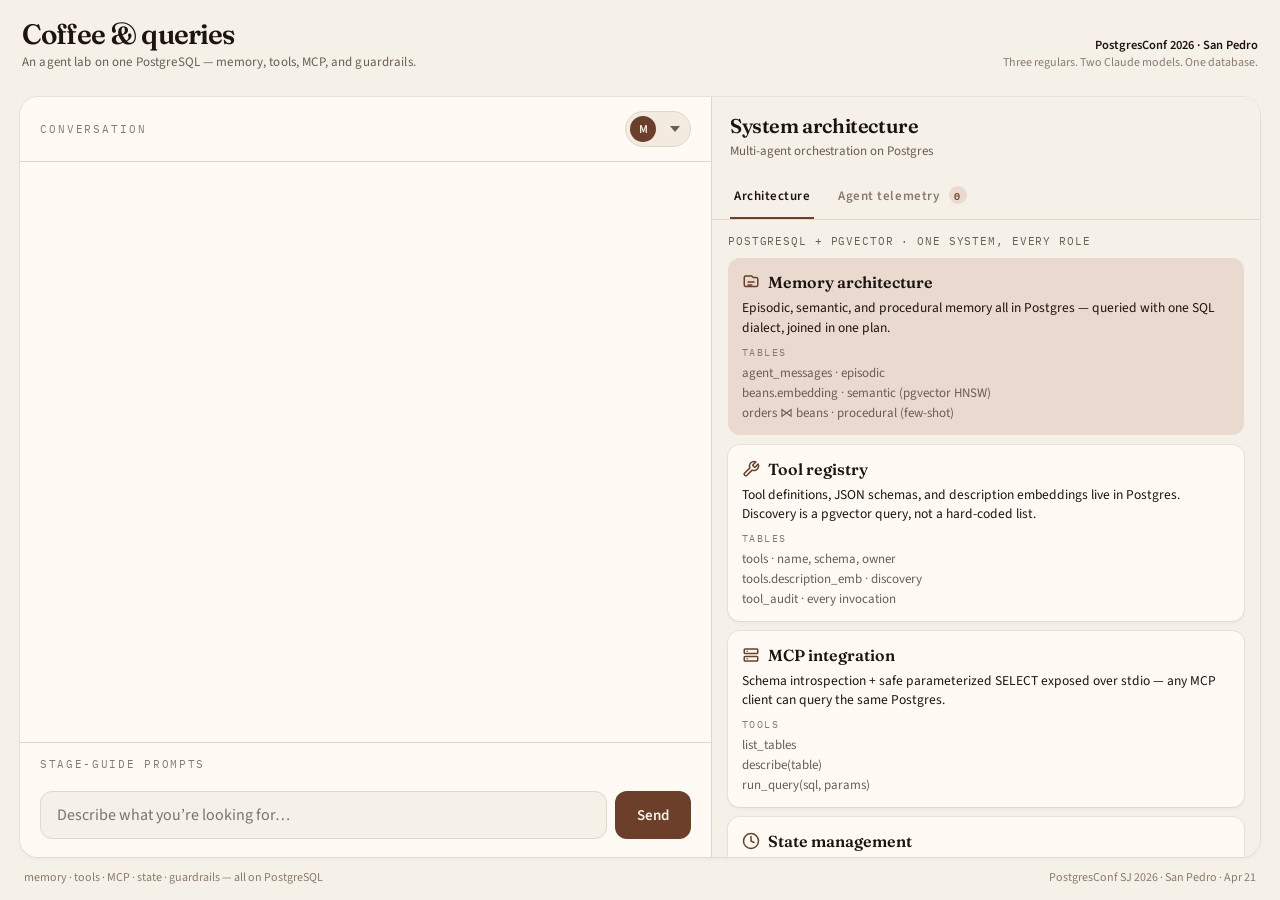
==== commit 679420de: "ui: replace live demo with Coffee & queries design Restyle the PostgresConf demo to the editorial Co" ====
--- a/conferences/2026-postgresconf-agentic-ai/static/index.html
+++ b/conferences/2026-postgresconf-agentic-ai/static/index.html
@@ -6,407 +6,320 @@
       name="viewport"
       content="width=device-width,initial-scale=1,maximum-scale=1"
     />
-    <title>AI Coffee Roastery · Agentic AI on PostgreSQL</title>
+    <title>Coffee & queries · Agentic AI on PostgreSQL</title>
     <link rel="preconnect" href="https://fonts.googleapis.com" />
     <link rel="preconnect" href="https://fonts.gstatic.com" crossorigin />
     <link
-      href="https://fonts.googleapis.com/css2?family=Instrument+Serif:ital@0;1&family=Instrument+Sans:wght@400;500;600;700&family=JetBrains+Mono:wght@400;500;700&display=swap"
+      href="https://fonts.googleapis.com/css2?family=Fraunces:opsz,wght@9..144,500;9..144,600;9..144,700&family=IBM+Plex+Mono:wght@400;500&family=Source+Sans+3:ital,wght@0,400;0,500;0,600;1,400&display=swap"
       rel="stylesheet"
     />
     <style>
       :root {
-        --cream: #f5eadb;
-        --cream-2: #efe2ce;
-        --cream-3: #fbf5eb;
-        --paper: #fffdf9;
-        --coffee: #b87a3e;
-        --coffee-d: #6b4321;
-        --coffee-l: #d49561;
-        --coffee-xl: #e8c9a3;
-        --coffee-mid: #a0632c;
-        --tan: #d4a574;
-        --ink: #000000; /* primary text — true black for projector contrast */
-        --ink-mut: #1f1a14; /* secondary text (agent replies, paragraphs) */
-        --ink-dim: #4a3f33; /* tertiary text (meta, captions) */
-        --line-w: #e5d5bd;
-        --line-d: #d3bf9f;
-        --amber-chat: #c97f2a;
-        --surface: #fffcf5;
-        --surface-2: #f3e8d3;
-        --accent-hi: #f0b877;
-        --ok: #6b8e4a;
-        --warn: #c97f2a;
-        --err: #b94a3b;
-
-        --f-display: "Instrument Serif", ui-serif, Georgia, serif;
-        --f-ui: "Instrument Sans", ui-sans-serif, system-ui, sans-serif;
-        --f-mono: "JetBrains Mono", ui-monospace, "SF Mono", Menlo, monospace;
-      }
-
-      * {
-        box-sizing: border-box;
-      }
-      html,
-      body {
+        --bg: #f6f1e8;
+        --bg-warm: #efe6d8;
+        --surface: #fffbf4;
+        --surface-2: #f3ebe0;
+        --fg: #1c1410;
+        --muted: #6b5d52;
+        --subtle: #8a7a6b;
+        --primary: #6b3f2a;
+        --primary-fg: #f6f1e8;
+        --border: #e2d6c6;
+        --border-strong: #cbb9a4;
+        --keyword: #3d4a52;
+        --vector: #3f5c4b;
+        --hybrid: #6b3f2a;
+        --hybrid-soft: #ead9cf;
+        --danger: #8f2d2d;
+        --warn: #8a5a2a;
+        --ok: #3f5c4b;
+        --ok-soft: #d5e2d8;
+        --warn-soft: #f3e4cf;
+        --paper-shadow:
+          0 0 0 1px rgba(28, 20, 16, 0.06),
+          0 1px 2px -1px rgba(28, 20, 16, 0.06),
+          0 2px 4px 0 rgba(28, 20, 16, 0.04);
+        --f-display: "Fraunces", "Times New Roman", serif;
+        --f-ui: "Source Sans 3", "Segoe UI", sans-serif;
+        --f-mono: "IBM Plex Mono", ui-monospace, monospace;
+      }
+
+      * { box-sizing: border-box; }
+      html, body {
         margin: 0;
         height: 100%;
         overflow: hidden;
         font-family: var(--f-ui);
       }
       body {
-        background: var(--cream);
-        color: var(--ink);
+        background: var(--bg);
+        color: var(--fg);
         font-size: 16px;
         -webkit-font-smoothing: antialiased;
       }
-      button {
-        font-family: inherit;
-      }
-      input,
-      textarea {
-        font-family: inherit;
-      }
+      button { font-family: inherit; }
+      input, textarea, select { font-family: inherit; }
 
       .app {
+        height: 100dvh;
         display: grid;
         grid-template-rows: auto auto 1fr auto;
-        height: 100vh;
-        background: var(--cream);
-        padding: 16px;
-        gap: 0;
-      }
+        padding: 16px 20px 12px;
+        gap: 12px;
+        max-width: 1440px;
+        margin: 0 auto;
+      }
+
+      header.top {
+        display: flex;
+        align-items: flex-end;
+        justify-content: space-between;
+        gap: 16px;
+        padding: 4px 2px 2px;
+      }
+      .brand h1 {
+        margin: 0;
+        font-family: var(--f-display);
+        font-weight: 600;
+        font-size: 28px;
+        letter-spacing: -0.03em;
+        line-height: 1.05;
+      }
+      .brand p {
+        margin: 4px 0 0;
+        color: var(--muted);
+        font-size: 13px;
+        letter-spacing: 0.01em;
+      }
+      .brand-meta {
+        text-align: right;
+        color: var(--subtle);
+        font-size: 12px;
+        line-height: 1.45;
+      }
+      .brand-meta b {
+        display: block;
+        color: var(--fg);
+        font-weight: 600;
+        font-size: 12.5px;
+      }
+
+      .regulars {
+        display: grid;
+        grid-template-columns: 1fr 1fr 1fr auto;
+        gap: 10px;
+        align-items: stretch;
+      }
+      .regular {
+        appearance: none;
+        border: 0;
+        background: var(--surface);
+        box-shadow: var(--paper-shadow);
+        border-radius: 14px;
+        padding: 12px 14px;
+        text-align: left;
+        cursor: pointer;
+        display: flex;
+        gap: 12px;
+        min-width: 0;
+        transition: box-shadow 150ms ease, transform 150ms ease;
+      }
+      .regular:hover { transform: translateY(-1px); }
+      .regular[aria-pressed="true"] {
+        box-shadow:
+          0 0 0 2px var(--primary),
+          0 0 0 5px var(--bg),
+          var(--paper-shadow);
+      }
+      .mono {
+        width: 44px;
+        height: 44px;
+        border-radius: 10px;
+        display: grid;
+        place-items: center;
+        font-family: var(--f-display);
+        font-size: 20px;
+        color: var(--primary-fg);
+        flex-shrink: 0;
+      }
+      .mono.marco { background: #6b3f2a; }
+      .mono.ana { background: #3d2a22; }
+      .mono.yuki { background: #3f5c4b; }
+      .mono.other { background: #3d4a52; }
+      .regular .who { min-width: 0; }
+      .regular .who .name {
+        font-family: var(--f-display);
+        font-size: 17px;
+        line-height: 1.1;
+      }
+      .regular .who .title {
+        color: var(--subtle);
+        font-size: 11.5px;
+        margin-top: 2px;
+      }
+      .regular .who .ask {
+        margin: 6px 0 0;
+        font-size: 13px;
+        color: var(--fg);
+        line-height: 1.35;
+      }
+      .regular .who .lesson {
+        margin: 4px 0 0;
+        font-size: 11.5px;
+        color: var(--muted);
+        line-height: 1.35;
+      }
+      .new-session {
+        appearance: none;
+        border: 1px solid var(--border-strong);
+        background: transparent;
+        color: var(--primary);
+        border-radius: 14px;
+        padding: 12px 14px;
+        min-width: 108px;
+        cursor: pointer;
+        font-size: 13px;
+        font-weight: 600;
+        display: flex;
+        flex-direction: column;
+        align-items: center;
+        justify-content: center;
+        gap: 6px;
+      }
+      .new-session:hover { background: var(--surface); }
+      .new-session svg { width: 16px; height: 16px; }
+
       .shell {
-        background: var(--paper);
-        border: 1px solid var(--line-d);
-        border-radius: 14px;
+        min-height: 0;
+        background: var(--surface);
+        border-radius: 18px;
+        box-shadow: var(--paper-shadow);
+        display: grid;
+        grid-template-columns: minmax(0, 1.2fr) minmax(340px, 0.95fr);
         overflow: hidden;
-        display: grid;
-        grid-template-rows: auto 1fr;
-        box-shadow:
-          0 2px 0 rgba(107, 67, 33, 0.04),
-          0 18px 50px -30px rgba(107, 67, 33, 0.25);
-      }
-      .main {
-        display: grid;
-        grid-template-columns: minmax(0, 1.35fr) minmax(0, 1fr);
+      }
+
+      .chat {
+        display: flex;
+        flex-direction: column;
         min-height: 0;
-      }
-      @media (max-width: 1100px) {
-        .main {
-          grid-template-columns: 1fr;
-        }
-        .chat {
-          border-right: 0 !important;
-        }
-        .side {
-          border-top: 1px solid var(--line-w);
-        }
-      }
-      @media (max-width: 640px) {
-        .chat-head {
-          flex-direction: column;
-          align-items: stretch;
-          gap: 10px;
-          padding: 12px 20px;
-        }
-        .chat-head .user-select {
-          min-width: 0;
-        }
-      }
-
-      .topbar {
-        background: linear-gradient(135deg, #b87a3e 0%, #9a6131 100%);
-        color: var(--cream);
+        border-right: 1px solid var(--border);
+      }
+      .chat-head {
         display: flex;
         align-items: center;
         justify-content: space-between;
-        padding: 22px 28px;
-      }
-      .brand {
-        display: flex;
-        align-items: baseline;
-        gap: 14px;
-      }
-      .brand .bean {
-        width: 28px;
-        height: 28px;
+        gap: 12px;
+        padding: 14px 20px;
+        border-bottom: 1px solid var(--border);
+      }
+      .chat-head .lbl {
+        font-family: var(--f-mono);
+        font-size: 10.5px;
+        letter-spacing: 0.18em;
+        text-transform: uppercase;
+        color: var(--subtle);
+      }
+      .user-select {
+        display: flex;
+        align-items: center;
+        gap: 8px;
+        background: var(--surface-2);
+        border: 1px solid var(--border);
+        border-radius: 999px;
+        padding: 4px 10px 4px 4px;
+      }
+      .user-select .avatar {
+        width: 26px;
+        height: 26px;
         border-radius: 50%;
-        background: radial-gradient(circle at 30% 30%, #f1d3a8, #5a3818);
-        position: relative;
-        align-self: center;
-        box-shadow: inset 0 -4px 8px rgba(0, 0, 0, 0.18);
-      }
-      .brand .bean::after {
-        content: "";
-        position: absolute;
-        left: 50%;
-        top: 10%;
-        width: 2px;
-        height: 80%;
-        background: #3a2110;
-        transform: translateX(-50%) rotate(14deg);
-        border-radius: 2px;
-      }
-      .brand-text {
-        display: flex;
-        flex-direction: column;
-        gap: 4px;
-      }
-      .brand .name {
-        font-family: var(--f-ui);
-        font-weight: 700;
-        font-size: 24px;
-        letter-spacing: 3px;
-        text-transform: uppercase;
-        line-height: 1;
-      }
-      .brand .sub {
-        font-family: var(--f-ui);
+        background: var(--primary);
+        color: var(--primary-fg);
+        display: grid;
+        place-items: center;
+        font-size: 12px;
+        font-weight: 600;
+      }
+      .user-select select {
+        border: 0;
+        background: transparent;
         font-size: 14px;
         font-weight: 500;
-        color: rgba(255, 248, 236, 0.95);
-        line-height: 1.3;
-        letter-spacing: 0.1px;
-      }
-      .topbar-right {
-        display: none;
-      }
-      .new-session {
-        display: inline-flex;
-        align-items: center;
-        gap: 8px;
-        background: var(--cream-3);
-        border: 1px solid var(--line-d);
-        color: var(--coffee-d);
-        font-family: var(--f-ui);
-        font-size: 13px;
-        font-weight: 500;
-        padding: 9px 16px;
-        border-radius: 999px;
-        cursor: pointer;
-        transition:
-          background 0.15s,
-          border-color 0.15s;
-      }
-      .new-session:hover {
-        background: var(--cream);
-        border-color: var(--coffee-l);
-      }
-      .new-session svg {
-        width: 14px;
-        height: 14px;
-      }
-
-      .meta-row,
-      .meta-field {
-        /* Legacy selectors — layout moved: User dropdown + New Session now
-           live inside .chat-head. */
-        display: none;
-      }
-      .user-select {
-        display: flex;
-        align-items: center;
-        gap: 10px;
-        min-width: 200px;
-        border: 1px solid var(--line-w);
-        background: var(--cream-3);
-        border-radius: 8px;
-        padding: 6px 12px;
-      }
-      .user-select .avatar {
-        width: 24px;
-        height: 24px;
-        border-radius: 50%;
-        background: radial-gradient(
-          circle at 30% 30%,
-          var(--coffee-xl),
-          var(--coffee-mid)
-        );
-        display: inline-flex;
-        align-items: center;
-        justify-content: center;
-        font-family: var(--f-ui);
-        font-weight: 600;
-        font-size: 11px;
-        color: var(--paper);
-        flex-shrink: 0;
-      }
-      .user-select select {
-        flex: 1;
-        border: 0;
-        background: transparent;
-        font-family: var(--f-ui);
-        font-size: 14px;
-        font-weight: 500;
-        color: var(--ink);
+        color: var(--fg);
         outline: none;
         cursor: pointer;
         appearance: none;
-        -webkit-appearance: none;
-        padding-right: 18px;
-        background-image: url("data:image/svg+xml;utf8,<svg xmlns='http://www.w3.org/2000/svg' width='10' height='6' viewBox='0 0 10 6'><path fill='%236B5D4F' d='M5 6 0 0h10z'/></svg>");
+        padding-right: 16px;
+        background-image: url("data:image/svg+xml;utf8,<svg xmlns='http://www.w3.org/2000/svg' width='10' height='6' viewBox='0 0 10 6'><path fill='%236B5D52' d='M5 6 0 0h10z'/></svg>");
         background-repeat: no-repeat;
         background-position: right center;
       }
 
-      .chat {
-        background: var(--paper);
-        color: var(--ink);
-        border-right: 1px solid var(--line-w);
-        display: flex;
-        flex-direction: column;
-        min-height: 0;
-      }
-      .chat-head {
-        display: flex;
-        align-items: center;
-        justify-content: space-between;
-        gap: 16px;
-        padding: 14px 28px;
-        border-bottom: 1px solid var(--line-w);
-        background: var(--paper);
-      }
-      .chat-head .chat-head-left {
-        display: flex;
-        align-items: center;
-        gap: 12px;
-        min-width: 0;
-        flex: 1;
-      }
-      .chat-head .chat-head-left .lbl {
-        display: inline-flex;
-        align-items: center;
-        gap: 8px;
-        font-family: var(--f-mono);
-        font-size: 10.5px;
-        color: var(--ink-dim);
-        letter-spacing: 2.5px;
-        text-transform: uppercase;
-        white-space: nowrap;
-      }
-      .chat-head .chat-head-left .lbl svg {
-        width: 12px;
-        height: 12px;
-        opacity: 0.7;
-      }
-      .chat-head .user-select {
-        min-width: 180px;
-      }
       .chat-body {
         flex: 1;
         overflow-y: auto;
-        padding: 24px 28px;
+        padding: 22px 22px 8px;
         display: flex;
         flex-direction: column;
-        gap: 14px;
-      }
-      .chat-body::-webkit-scrollbar {
-        width: 6px;
-      }
+        gap: 12px;
+      }
+      .chat-body::-webkit-scrollbar { width: 8px; }
       .chat-body::-webkit-scrollbar-thumb {
-        background: var(--line-w);
-        border-radius: 3px;
+        background: var(--border-strong);
+        border-radius: 4px;
       }
 
       .msg {
         max-width: 92%;
-        padding: 16px 20px;
+        padding: 14px 16px;
         border-radius: 14px;
-        line-height: 1.6;
-        font-size: 17px;
-        animation: msg-in 0.3s ease-out both;
-      }
-      @keyframes msg-in {
-        from {
-          opacity: 0;
-          transform: translateY(6px);
-        }
-        to {
-          opacity: 1;
-          transform: translateY(0);
-        }
+        line-height: 1.55;
+        font-size: 16.5px;
+        animation: rise 280ms cubic-bezier(0.22, 1, 0.36, 1) both;
+      }
+      @keyframes rise {
+        from { opacity: 0; transform: translateY(8px); }
+        to { opacity: 1; transform: translateY(0); }
       }
       .msg.user {
         align-self: flex-end;
-        background: var(--coffee);
-        color: var(--cream);
+        background: var(--primary);
+        color: var(--primary-fg);
         border-bottom-right-radius: 4px;
         font-weight: 500;
-        box-shadow: 0 4px 14px -8px rgba(111, 67, 33, 0.45);
       }
       .msg.agent {
         align-self: flex-start;
-        background: var(--cream-3);
-        border: 1px solid var(--line-w);
-        color: var(--ink);
+        background: var(--bg);
+        border: 1px solid var(--border);
+        color: var(--fg);
         border-bottom-left-radius: 4px;
       }
       .msg.agent .label {
-        display: inline-flex;
-        align-items: center;
-        gap: 8px;
-        font-family: var(--f-ui);
-        font-size: 12.5px;
-        color: var(--coffee-mid);
+        display: block;
+        font-family: var(--f-mono);
+        font-size: 10.5px;
+        letter-spacing: 0.16em;
         text-transform: uppercase;
-        letter-spacing: 2.5px;
-        margin-bottom: 9px;
-        font-weight: 600;
-      }
-      .msg.agent .label::before {
-        content: "";
-        width: 14px;
-        height: 14px;
-        background:
-          linear-gradient(var(--coffee-mid), var(--coffee-mid)) center/14px 2px
-            no-repeat,
-          linear-gradient(var(--coffee-mid), var(--coffee-mid)) center/14px 2px
-            no-repeat,
-          linear-gradient(var(--coffee-mid), var(--coffee-mid)) center/2px 14px
-            no-repeat,
-          linear-gradient(var(--coffee-mid), var(--coffee-mid)) center/2px 14px
-            no-repeat;
-        mask: conic-gradient(#000 0 0);
-        background:
-          radial-gradient(
-            circle at 4px 4px,
-            var(--coffee-mid) 2px,
-            transparent 2.5px
-          ),
-          radial-gradient(
-            circle at 10px 4px,
-            var(--coffee-mid) 2px,
-            transparent 2.5px
-          ),
-          radial-gradient(
-            circle at 4px 10px,
-            var(--coffee-mid) 2px,
-            transparent 2.5px
-          ),
-          radial-gradient(
-            circle at 10px 10px,
-            var(--coffee-mid) 2px,
-            transparent 2.5px
-          );
+        color: var(--primary);
+        margin-bottom: 8px;
+        font-weight: 500;
       }
       .msg.agent cite {
         font-style: normal;
-        color: var(--coffee-d);
-        border-bottom: 1px dashed var(--coffee-l);
+        color: var(--primary);
+        border-bottom: 1px dashed var(--border-strong);
         cursor: help;
         font-weight: 600;
-      }
-      .msg.agent cite:hover {
-        background: rgba(184, 122, 62, 0.08);
       }
       .msg .confidence {
         margin-top: 10px;
         padding-top: 10px;
-        border-top: 1px dashed var(--line-w);
-        font-family: var(--f-mono);
-        font-size: 10px;
-        color: var(--ink-dim);
-        letter-spacing: 1px;
+        border-top: 1px dashed var(--border);
+        font-family: var(--f-mono);
+        font-size: 10.5px;
+        color: var(--subtle);
+        letter-spacing: 0.04em;
         display: flex;
         align-items: center;
         gap: 10px;
@@ -414,172 +327,109 @@
       .msg .confidence .bar {
         flex: 1;
         height: 4px;
-        background: var(--line-w);
+        background: var(--border);
         border-radius: 2px;
         overflow: hidden;
-        position: relative;
       }
       .msg .confidence .bar::after {
         content: "";
         display: block;
         height: 100%;
-        background: linear-gradient(90deg, var(--coffee-l), var(--coffee-d));
+        background: var(--primary);
         width: 0;
         transition: width 0.9s cubic-bezier(0.2, 0.8, 0.2, 1);
       }
-      .msg .confidence .bar.fill::after {
-        width: var(--w, 90%);
-      }
+      .msg .confidence .bar.fill::after { width: var(--w, 90%); }
 
       .thinking {
         display: flex;
         align-items: center;
         gap: 10px;
-        color: var(--ink-dim);
+        color: var(--muted);
         font-size: 12.5px;
         font-family: var(--f-mono);
         padding: 4px 8px;
       }
-      .thinking .bars {
-        display: flex;
-        gap: 3px;
-      }
+      .thinking .bars { display: flex; gap: 3px; }
       .thinking .bars span {
         display: inline-block;
         width: 3px;
         height: 14px;
-        background: var(--coffee-mid);
+        background: var(--primary);
         border-radius: 1px;
         animation: bars 1.2s infinite ease-in-out;
       }
-      .thinking .bars span:nth-child(2) {
-        animation-delay: 0.15s;
-      }
-      .thinking .bars span:nth-child(3) {
-        animation-delay: 0.3s;
-      }
-      .thinking .bars span:nth-child(4) {
-        animation-delay: 0.45s;
-      }
+      .thinking .bars span:nth-child(2) { animation-delay: 0.15s; }
+      .thinking .bars span:nth-child(3) { animation-delay: 0.3s; }
+      .thinking .bars span:nth-child(4) { animation-delay: 0.45s; }
       @keyframes bars {
-        0%,
-        100% {
-          transform: scaleY(0.4);
-          opacity: 0.4;
-        }
-        50% {
-          transform: scaleY(1);
-          opacity: 1;
-        }
+        0%, 100% { transform: scaleY(0.4); opacity: 0.4; }
+        50% { transform: scaleY(1); opacity: 1; }
       }
 
       .dock {
-        padding: 18px 28px 22px;
-        border-top: 1px solid var(--line-w);
-        background: var(--paper);
+        padding: 14px 20px 18px;
+        border-top: 1px solid var(--border);
+        background: var(--surface);
       }
       .dock .label {
-        display: inline-flex;
-        align-items: center;
-        gap: 7px;
-        font-family: var(--f-ui);
-        font-size: 11px;
-        font-weight: 600;
-        color: var(--ink-dim);
-        letter-spacing: 2.5px;
+        font-family: var(--f-mono);
+        font-size: 10.5px;
+        letter-spacing: 0.16em;
         text-transform: uppercase;
-        margin-bottom: 10px;
-      }
-      .dock .label::before {
-        content: "★";
-        color: var(--coffee-l);
-        font-size: 12px;
-        letter-spacing: 0;
+        color: var(--subtle);
+        margin-bottom: 8px;
       }
       .pills {
         display: flex;
         flex-wrap: wrap;
         gap: 8px;
-        margin-bottom: 14px;
+        margin-bottom: 12px;
       }
       .pill {
         cursor: pointer;
-        background: var(--paper);
-        color: var(--ink);
-        border: 1px solid var(--line-w);
-        border-radius: 10px;
-        padding: 10px 16px;
-        font-family: var(--f-ui);
-        font-size: 15px;
+        background: var(--bg);
+        color: var(--fg);
+        border: 1px solid var(--border);
+        border-radius: 999px;
+        padding: 8px 14px;
+        font-size: 14px;
         font-weight: 500;
-        display: inline-flex;
-        align-items: center;
-        gap: 8px;
-        transition: all 0.15s ease;
-      }
-      .pill .ico {
-        color: var(--coffee-mid);
-        font-size: 16px;
-        line-height: 1;
       }
       .pill:hover:not(:disabled) {
-        border-color: var(--coffee-l);
-        background: var(--cream-3);
-      }
-      .pill:disabled {
-        opacity: 0.45;
-        cursor: not-allowed;
-      }
-
-      .input-row {
-        display: flex;
-        gap: 10px;
-        align-items: stretch;
-      }
+        border-color: var(--border-strong);
+        background: var(--surface-2);
+      }
+      .pill:disabled { opacity: 0.45; cursor: not-allowed; }
+
+      .input-row { display: flex; gap: 8px; }
       .input-row input[type="text"] {
         flex: 1;
-        border: 1px solid var(--line-w);
-        border-radius: 10px;
-        padding: 14px 18px;
-        background: var(--cream-3);
-        color: var(--ink);
+        border: 1px solid var(--border);
+        border-radius: 12px;
+        padding: 12px 16px;
+        background: var(--bg);
+        color: var(--fg);
         font-size: 16px;
         outline: none;
-        transition: border-color 0.15s;
-      }
-      .input-row input::placeholder {
-        color: var(--ink-dim);
       }
       .input-row input:focus {
-        border-color: var(--coffee-l);
-        background: var(--paper);
+        border-color: var(--primary);
+        background: var(--surface);
       }
       .input-row button.send {
         border: 0;
-        border-radius: 10px;
-        padding: 0 32px;
-        background: linear-gradient(
-          135deg,
-          var(--coffee) 0%,
-          var(--coffee-mid) 100%
-        );
-        color: var(--cream);
+        border-radius: 12px;
+        padding: 0 22px;
+        background: var(--primary);
+        color: var(--primary-fg);
         font-weight: 600;
-        font-size: 16px;
-        letter-spacing: 0.3px;
+        font-size: 15px;
         cursor: pointer;
-        transition:
-          filter 0.15s,
-          transform 0.05s;
-      }
-      .input-row button.send:hover:not(:disabled) {
-        filter: brightness(1.05);
-      }
-      .input-row button.send:active:not(:disabled) {
-        transform: translateY(1px);
-      }
+      }
+      .input-row button.send:hover:not(:disabled) { filter: brightness(1.08); }
       .input-row button.send:disabled {
-        background: var(--ink-dim);
+        background: var(--subtle);
         cursor: not-allowed;
       }
 
@@ -587,794 +437,490 @@
         display: flex;
         flex-direction: column;
         min-height: 0;
-        overflow: hidden;
-        background: var(--cream-3);
-        border-left: 1px solid var(--line-w);
+        background: var(--bg);
       }
       .side-head {
-        padding: 18px 22px 8px;
+        padding: 16px 18px 8px;
         display: flex;
         flex-direction: column;
-        gap: 10px;
-        background: var(--cream-3);
+        gap: 4px;
       }
       .side-title {
-        display: inline-flex;
-        align-items: center;
-        gap: 10px;
-        font-family: var(--f-ui);
-        font-size: 15px;
-        font-weight: 700;
-        color: var(--ink);
-        letter-spacing: 3px;
-        text-transform: uppercase;
-      }
-      .side-title .grid-ico {
-        display: inline-grid;
-        grid-template-columns: 1fr 1fr;
-        gap: 2px;
-        width: 14px;
-        height: 14px;
-      }
-      .side-title .grid-ico i {
-        background: var(--ink);
-        border-radius: 1px;
+        font-family: var(--f-display);
+        font-size: 20px;
+        font-weight: 600;
+        letter-spacing: -0.02em;
       }
       .side-sub {
-        font-family: var(--f-ui);
         font-size: 13px;
-        font-weight: 500;
-        color: var(--ink-mut);
-        letter-spacing: 0.1px;
+        color: var(--muted);
       }
       .side-tabs {
         display: flex;
-        gap: 6px;
-        padding: 0 22px;
-        margin-top: 2px;
-        border-bottom: 1px solid var(--line-w);
+        gap: 4px;
+        padding: 8px 18px 0;
+        border-bottom: 1px solid var(--border);
       }
       .side-tab {
         appearance: none;
         border: 0;
         background: transparent;
-        font-family: var(--f-ui);
-        font-size: 13.5px;
+        font-size: 13px;
         font-weight: 600;
-        color: var(--ink-dim);
-        letter-spacing: 2px;
-        text-transform: uppercase;
+        color: var(--subtle);
+        letter-spacing: 0.04em;
         padding: 10px 4px 12px;
-        margin-right: 18px;
+        margin-right: 16px;
         cursor: pointer;
-        position: relative;
-        transition: color 0.15s;
-      }
-      .side-tab:hover {
-        color: var(--coffee-d);
+        border-bottom: 2px solid transparent;
       }
       .side-tab.on {
-        color: var(--coffee-d);
-      }
-      .side-tab.on::after {
-        content: "";
-        position: absolute;
-        left: 0;
-        right: 0;
-        bottom: -1px;
-        height: 2px;
-        background: var(--coffee);
-        border-radius: 1px;
+        color: var(--fg);
+        border-bottom-color: var(--primary);
       }
       .side-tab .count {
-        display: inline-block;
+        display: inline-grid;
+        place-items: center;
         min-width: 18px;
-        padding: 1px 6px;
+        height: 18px;
+        margin-left: 6px;
         border-radius: 999px;
-        background: var(--coffee);
-        color: var(--cream);
+        background: var(--hybrid-soft);
+        color: var(--primary);
+        font-family: var(--f-mono);
         font-size: 10px;
-        margin-left: 6px;
-        letter-spacing: 0;
-        font-weight: 600;
-      }
-      .side-tab:not(.on) .count {
-        background: var(--line-d);
-        color: var(--ink-mut);
-      }
-
+        padding: 0 5px;
+      }
       .side-body {
         flex: 1;
         overflow-y: auto;
-        padding: 18px 22px 24px;
-      }
-      .side-body::-webkit-scrollbar {
-        width: 8px;
-      }
+        padding: 14px 16px 20px;
+      }
+      .side-body::-webkit-scrollbar { width: 8px; }
       .side-body::-webkit-scrollbar-thumb {
-        background: var(--line-w);
+        background: var(--border-strong);
         border-radius: 4px;
       }
 
       .arch-brand {
-        display: inline-flex;
+        font-family: var(--f-mono);
+        font-size: 11px;
+        letter-spacing: 0.08em;
+        text-transform: uppercase;
+        color: var(--muted);
+        margin-bottom: 10px;
+      }
+      .agents { display: flex; flex-direction: column; gap: 10px; }
+      .agent-card {
+        background: var(--surface);
+        border-radius: 12px;
+        padding: 14px 14px 12px;
+        box-shadow: var(--paper-shadow);
+      }
+      .agent-card.primary { background: var(--hybrid-soft); box-shadow: none; }
+      .agent-card .head {
+        display: flex;
         align-items: center;
-        gap: 6px;
-        margin-bottom: 14px;
-        font-family: var(--f-ui);
-        font-size: 12px;
-        font-weight: 600;
-        color: var(--cream);
-        background: var(--coffee);
-        padding: 6px 14px;
-        border-radius: 999px;
-        letter-spacing: 0.3px;
-      }
-      .agents {
-        display: flex;
-        flex-direction: column;
-        gap: 14px;
-      }
-      .agent-card {
-        background: var(--paper);
-        border: 1px solid var(--line-w);
-        border-radius: 12px;
-        padding: 16px 18px;
-        transition:
-          border-color 0.2s,
-          box-shadow 0.2s;
-      }
-      .agent-card.primary {
-        border-color: var(--coffee-l);
-        box-shadow:
-          0 0 0 1px var(--coffee-l),
-          0 8px 26px -18px rgba(111, 67, 33, 0.35);
-      }
-      .agent-card .head {
-        display: flex;
-        align-items: center;
-        gap: 10px;
-        margin-bottom: 10px;
-      }
-      .agent-card .ico {
-        width: 28px;
-        height: 28px;
-        flex-shrink: 0;
-        display: inline-flex;
-        align-items: center;
-        justify-content: center;
-        color: var(--coffee-mid);
-      }
-      .agent-card .ico svg {
-        width: 22px;
-        height: 22px;
+        gap: 8px;
+        margin-bottom: 6px;
       }
       .agent-card h4 {
         margin: 0;
-        font-family: var(--f-ui);
-        font-size: 18px;
-        font-weight: 700;
-        color: var(--ink);
-        letter-spacing: 0.2px;
-      }
+        font-family: var(--f-display);
+        font-size: 16px;
+        font-weight: 600;
+      }
+      .agent-card .ico {
+        width: 18px;
+        height: 18px;
+        color: var(--primary);
+      }
+      .agent-card .ico svg { width: 18px; height: 18px; }
       .agent-card p {
-        margin: 0 0 12px;
-        font-size: 15px;
-        line-height: 1.55;
-        color: var(--ink-mut);
-      }
-      .agent-card .section-lbl {
-        font-family: var(--f-ui);
-        font-size: 10.5px;
-        font-weight: 600;
-        color: var(--ink-dim);
-        letter-spacing: 2.5px;
+        margin: 0 0 8px;
+        font-size: 13.5px;
+        color: var(--fg);
+        line-height: 1.45;
+      }
+      .section-lbl {
+        display: block;
+        font-family: var(--f-mono);
+        font-size: 10px;
+        letter-spacing: 0.14em;
         text-transform: uppercase;
-        padding-top: 10px;
-        margin-top: 10px;
-        border-top: 1px dashed var(--line-w);
-        display: block;
-        margin-bottom: 8px;
+        color: var(--subtle);
+        margin-bottom: 4px;
       }
       .agent-card ul {
         margin: 0;
         padding: 0;
         list-style: none;
-        display: flex;
-        flex-direction: column;
-        gap: 5px;
-      }
-      .agent-card ul li {
-        display: flex;
-        align-items: flex-start;
-        gap: 8px;
-        font-family: var(--f-mono);
-        font-size: 14px;
-        color: var(--coffee-mid);
-      }
-      .agent-card ul li::before {
-        content: "→";
-        color: var(--coffee-mid);
-        font-weight: 700;
-        flex-shrink: 0;
-      }
-
-      .panels {
-        display: flex;
-        flex-direction: column;
+        font-size: 13px;
+        color: var(--muted);
+      }
+      .agent-card li { padding: 1px 0; }
+      .agent-card code {
+        font-family: var(--f-mono);
+        font-size: 12px;
+        background: var(--surface-2);
+        padding: 0 4px;
+        border-radius: 4px;
+      }
+
+      .tele-status {
+        display: flex;
+        justify-content: space-between;
         gap: 12px;
-      }
+        font-family: var(--f-mono);
+        font-size: 11px;
+        color: var(--muted);
+        margin-bottom: 10px;
+      }
+      .panels { display: flex; flex-direction: column; gap: 10px; }
       .empty {
         text-align: center;
-        padding: 40px 20px;
-        color: var(--ink-dim);
-        border: 1px dashed var(--line-w);
-        border-radius: 12px;
-        background: var(--paper);
+        padding: 48px 16px;
+        color: var(--muted);
       }
       .empty .title {
         font-family: var(--f-display);
-        font-style: italic;
         font-size: 22px;
-        color: var(--coffee-d);
-        margin-bottom: 6px;
-      }
-      .empty .hint {
-        font-family: var(--f-ui);
-        font-size: 11px;
-        letter-spacing: 2.5px;
-        text-transform: uppercase;
-        color: var(--ink-dim);
-        font-weight: 600;
-      }
-      .tele-status {
+        color: var(--fg);
+      }
+      .empty .hint { margin-top: 6px; font-size: 13.5px; }
+
+      .panel {
+        background: var(--surface);
+        border-radius: 12px;
+        box-shadow: var(--paper-shadow);
+        overflow: hidden;
+        animation: rise 280ms cubic-bezier(0.22, 1, 0.36, 1) both;
+      }
+      .panel-head {
         display: flex;
         align-items: center;
-        justify-content: space-between;
-        font-family: var(--f-mono);
-        font-size: 12px;
-        color: var(--ink-dim);
-        letter-spacing: 1px;
-        margin-bottom: 4px;
-      }
-      .tele-status b {
-        color: var(--coffee-d);
-        font-weight: 600;
-      }
-
-      .panel {
-        background: var(--paper);
-        border: 1px solid var(--line-w);
-        border-radius: 10px;
-        overflow: hidden;
-        animation: panel-in 0.32s ease-out both;
-      }
-      @keyframes panel-in {
-        from {
-          opacity: 0;
-          transform: translateY(8px);
-        }
-        to {
-          opacity: 1;
-          transform: translateY(0);
-        }
-      }
-      .panel-head {
-        display: flex;
-        align-items: center;
-        gap: 10px;
-        padding: 10px 14px;
-        border-bottom: 1px solid var(--line-w);
-        background: var(--cream-3);
-      }
-      .panel-head .tag {
-        font-family: var(--f-mono);
-        font-size: 9.5px;
-        font-weight: 600;
-        color: var(--coffee-d);
-        letter-spacing: 2px;
-        text-transform: uppercase;
-        padding: 3px 8px;
-        border: 1px solid var(--coffee-xl);
-        border-radius: 4px;
-        background: var(--cream);
-        white-space: nowrap;
-      }
-      .panel-head .tag.amber {
-        color: var(--warn);
-        border-color: #ebc594;
-        background: #fbecd4;
-      }
-      .panel-head .tag.green {
-        color: var(--ok);
-        border-color: #cfdcb7;
-        background: #eef3e1;
+        gap: 8px;
+        padding: 10px 12px;
+        border-bottom: 1px solid var(--border);
       }
       .panel-head .title {
         flex: 1;
+        font-size: 13.5px;
         font-weight: 600;
-        color: var(--ink);
-        font-size: 15px;
+        min-width: 0;
       }
       .panel-head .dur {
         font-family: var(--f-mono);
-        font-size: 10.5px;
-        color: var(--ink-dim);
-      }
-      .panel-body {
-        padding: 12px 14px;
-      }
-
+        font-size: 11px;
+        color: var(--subtle);
+      }
+      .tag {
+        font-family: var(--f-mono);
+        font-size: 9.5px;
+        font-weight: 500;
+        color: var(--keyword);
+        letter-spacing: 0.12em;
+        text-transform: uppercase;
+        padding: 3px 7px;
+        border: 1px solid var(--border-strong);
+        border-radius: 4px;
+        background: var(--surface-2);
+        white-space: nowrap;
+      }
+      .tag.amber {
+        color: var(--warn);
+        border-color: #e0c8a0;
+        background: var(--warn-soft);
+      }
+      .tag.green {
+        color: var(--ok);
+        border-color: #b7cbbd;
+        background: var(--ok-soft);
+      }
+      .panel-body { padding: 10px 12px 12px; }
+      .sql {
+        font-family: var(--f-mono);
+        font-size: 11.5px;
+        line-height: 1.5;
+        background: #1c1410;
+        color: #f6f1e8;
+        border-radius: 8px;
+        padding: 10px 12px;
+        overflow-x: auto;
+        white-space: pre-wrap;
+        margin-bottom: 8px;
+      }
+      .sql .kw { color: #e8c9a3; }
+      .sql .str { color: #c5d5c8; }
+      .sql .cmt { color: #8a7a6b; }
+      .sql .op { color: #d7b08a; }
+      .rows { font-size: 12.5px; }
+      .rows .head, .rows .row {
+        display: grid;
+        gap: 8px;
+        padding: 5px 0;
+      }
+      .rows .head {
+        font-family: var(--f-mono);
+        font-size: 10px;
+        letter-spacing: 0.08em;
+        text-transform: uppercase;
+        color: var(--subtle);
+        border-bottom: 1px solid var(--border);
+      }
+      .rows .row {
+        border-bottom: 1px dashed var(--border);
+        color: var(--fg);
+      }
+      .rows .meta {
+        margin-top: 8px;
+        font-size: 12.5px;
+        color: var(--muted);
+      }
       .plan ol {
+        list-style: none;
         margin: 0;
         padding: 0;
-        list-style: none;
-        display: flex;
-        flex-direction: column;
-        gap: 7px;
       }
       .plan li {
-        display: flex;
+        display: grid;
+        grid-template-columns: 28px 1fr auto;
+        gap: 8px;
+        align-items: center;
+        padding: 6px 0;
+        font-size: 13.5px;
+        color: var(--muted);
+      }
+      .plan li .n {
+        font-family: var(--f-mono);
+        font-size: 11px;
+        color: var(--subtle);
+      }
+      .plan li .s {
+        font-family: var(--f-mono);
+        font-size: 10.5px;
+        letter-spacing: 0.08em;
+        text-transform: uppercase;
+        color: var(--subtle);
+      }
+      .plan li.active { color: var(--fg); }
+      .plan li.active .s { color: var(--warn); }
+      .plan li.done { color: var(--fg); }
+      .plan li.done .s { color: var(--ok); }
+
+      footer.footer {
+        display: flex;
+        justify-content: space-between;
         gap: 12px;
-        align-items: flex-start;
-        padding: 8px 10px;
-        border-radius: 6px;
-        font-size: 14.5px;
-        background: var(--cream-3);
-        border: 1px solid transparent;
-      }
-      .plan li .n {
-        font-family: var(--f-mono);
-        font-size: 11px;
-        color: var(--coffee-mid);
-        font-weight: 600;
-        min-width: 22px;
-      }
-      .plan li .t {
-        color: var(--ink);
-        line-height: 1.5;
-      }
-      .plan li .s {
-        font-family: var(--f-mono);
-        font-size: 10px;
-        color: var(--ink-dim);
-        margin-left: auto;
-        letter-spacing: 1px;
-        text-transform: uppercase;
-      }
-      .plan li.done .s {
-        color: var(--ok);
-      }
-      .plan li.active {
-        background: var(--cream);
-        border-color: var(--coffee-l);
-      }
-      .plan li.active .s {
-        color: var(--coffee-d);
-      }
-
-      .sql {
-        font-family: var(--f-mono);
-        font-size: 14px;
-        color: var(--ink);
-        line-height: 1.55;
-        background: var(--cream-3);
-        padding: 11px 13px;
-        border-radius: 6px;
-        border: 1px solid var(--line-w);
-        white-space: pre-wrap;
-        overflow-x: auto;
-      }
-      .sql .kw {
-        color: var(--coffee-d);
-        font-weight: 600;
-      }
-      .sql .op {
-        color: var(--coffee-mid);
-        font-weight: 600;
-      }
-      .sql .str {
-        color: var(--warn);
-      }
-      .sql .cmt {
-        color: var(--ink-dim);
-        font-style: italic;
-      }
-
-      .rows {
-        margin-top: 10px;
-        font-family: var(--f-mono);
-        font-size: 13px;
-        color: var(--ink-mut);
-      }
-      .rows .head {
-        color: var(--ink-dim);
-        letter-spacing: 1px;
-        text-transform: uppercase;
-        font-size: 10px;
-        padding: 6px 0;
-        border-bottom: 1px solid var(--line-w);
-        display: grid;
-        gap: 14px;
-      }
-      .rows .row {
-        padding: 6px 0;
-        border-bottom: 1px dashed var(--line-w);
-        display: grid;
-        gap: 14px;
-        color: var(--ink);
-        animation: row-in 0.22s ease-out both;
-      }
-      /* Make long identifiers (tool names like `search_beans_semantic`,
-         `get_customer_history`) wrap inside their grid slot instead of
-         overflowing into the adjacent column. overflow-wrap handles most
-         cases; word-break is the fallback for browsers that ignore the
-         newer property on grid children. */
-      .rows .head > span,
-      .rows .row > span {
-        min-width: 0;
-        overflow-wrap: anywhere;
-        word-break: break-word;
-      }
-      @keyframes row-in {
-        from {
-          opacity: 0;
-          transform: translateX(-4px);
-        }
-        to {
-          opacity: 1;
-          transform: translateX(0);
-        }
-      }
-      .rows .row:last-child {
-        border-bottom: 0;
-      }
-      .rows .meta {
-        font-family: var(--f-mono);
-        font-size: 10.5px;
-        color: var(--ink-dim);
-        margin-top: 8px;
-        letter-spacing: 0.3px;
-      }
-      .rows .meta b {
-        color: var(--ok);
-        font-weight: 600;
-      }
-
-      .footer {
-        padding: 12px 28px;
-        margin-top: 0;
-        display: flex;
-        justify-content: space-between;
-        align-items: center;
-        font-family: var(--f-mono);
-        font-size: 11.5px;
-        font-weight: 500;
-        color: var(--ink-mut);
-        letter-spacing: 0.8px;
+        color: var(--subtle);
+        font-size: 12px;
+        padding: 0 4px 2px;
       }
 
       .cite-pop {
         position: fixed;
-        pointer-events: none;
-        background: var(--ink);
-        border: 1px solid var(--coffee-d);
-        border-radius: 6px;
-        padding: 8px 12px;
-        font-family: var(--f-mono);
-        font-size: 11px;
-        color: var(--cream);
+        z-index: 40;
+        display: none;
+        background: var(--fg);
+        color: var(--bg);
+        font-family: var(--f-mono);
+        font-size: 12px;
+        padding: 8px 10px;
+        border-radius: 8px;
         max-width: 320px;
-        box-shadow: 0 12px 40px rgba(42, 28, 16, 0.35);
-        opacity: 0;
-        transition: opacity 0.15s;
-        z-index: 100;
-        line-height: 1.5;
-      }
-      .cite-pop.on {
-        opacity: 1;
-      }
-      .cite-pop .k {
-        color: var(--coffee-l);
-        margin-right: 8px;
+      }
+      .cite-pop.on { display: block; }
+
+      @media (max-width: 1100px) {
+        .app { height: auto; overflow: auto; min-height: 100dvh; }
+        html, body { overflow: auto; }
+        .regulars { grid-template-columns: 1fr; }
+        .shell { grid-template-columns: 1fr; }
+        .chat { border-right: 0; border-bottom: 1px solid var(--border); min-height: 70vh; }
+        .brand-meta { display: none; }
+      }
+      @media (prefers-reduced-motion: reduce) {
+        *, *::before, *::after {
+          animation-duration: 0.01ms !important;
+          animation-iteration-count: 1 !important;
+          transition-duration: 0.01ms !important;
+        }
       }
     </style>
   </head>
   <body>
     <div class="app">
+      <header class="top">
+        <div class="brand">
+          <h1>Coffee & queries</h1>
+          <p>An agent lab on one PostgreSQL — memory, tools, MCP, and guardrails.</p>
+        </div>
+        <div class="brand-meta">
+          <b>PostgresConf 2026 · San Pedro</b>
+          Three regulars. Two Claude models. One database.
+        </div>
+      </header>
+
+      <div class="regulars" id="regulars"></div>
+
       <div class="shell">
-        <header class="topbar">
-          <div class="brand">
-            <div class="bean"></div>
-            <div class="brand-text">
-              <div class="name">AI Coffee Roastery</div>
-              <div class="sub">
-                Multi-agent recommendation system grounded in PostgreSQL
+        <section class="chat">
+          <div class="chat-head">
+            <div>
+              <div class="lbl">Conversation</div>
+            </div>
+            <div class="user-select">
+              <span class="avatar" id="avatar">M</span>
+              <select id="customer" aria-label="Customer"></select>
+            </div>
+          </div>
+
+          <div class="chat-body" id="chat"></div>
+
+          <div class="dock">
+            <div class="label">Stage-guide prompts</div>
+            <div class="pills" id="pills"></div>
+            <div class="input-row">
+              <input
+                type="text"
+                id="q"
+                placeholder="Describe what you’re looking for…"
+                autocomplete="off"
+              />
+              <button class="send" id="send">Send</button>
+            </div>
+          </div>
+        </section>
+
+        <aside class="side">
+          <div class="side-head">
+            <div class="side-title" id="sideTitleText">System architecture</div>
+            <div class="side-sub" id="sideSubText">Multi-agent orchestration on Postgres</div>
+          </div>
+          <div class="side-tabs">
+            <button class="side-tab on" data-tab="arch">Architecture</button>
+            <button class="side-tab" data-tab="tele">
+              Agent telemetry
+              <span class="count" id="teleCount">0</span>
+            </button>
+          </div>
+          <div class="side-body">
+            <div id="archView">
+              <div class="arch-brand">PostgreSQL + pgvector · one system, every role</div>
+              <div class="agents">
+                <div class="agent-card primary">
+                  <div class="head">
+                    <span class="ico">
+                      <svg viewBox="0 0 24 24" fill="none" stroke="currentColor" stroke-width="2" stroke-linecap="round" stroke-linejoin="round">
+                        <path d="M21 8a2 2 0 0 0-2-2h-4l-2-2H5a2 2 0 0 0-2 2v10a2 2 0 0 0 2 2h14a2 2 0 0 0 2-2z" />
+                        <path d="M8 12h8M8 16h5" />
+                      </svg>
+                    </span>
+                    <h4>Memory architecture</h4>
+                  </div>
+                  <p>Episodic, semantic, and procedural memory all in Postgres — queried with one SQL dialect, joined in one plan.</p>
+                  <span class="section-lbl">Tables</span>
+                  <ul>
+                    <li>agent_messages · episodic</li>
+                    <li>beans.embedding · semantic (pgvector HNSW)</li>
+                    <li>orders ⋈ beans · procedural (few-shot)</li>
+                  </ul>
+                </div>
+                <div class="agent-card">
+                  <div class="head">
+                    <span class="ico">
+                      <svg viewBox="0 0 24 24" fill="none" stroke="currentColor" stroke-width="2" stroke-linecap="round" stroke-linejoin="round">
+                        <path d="M14.7 6.3a1 1 0 0 0 0 1.4l1.6 1.6a1 1 0 0 0 1.4 0l3.77-3.77a6 6 0 0 1-7.94 7.94l-6.91 6.91a2.12 2.12 0 0 1-3-3l6.91-6.91a6 6 0 0 1 7.94-7.94z" />
+                      </svg>
+                    </span>
+                    <h4>Tool registry</h4>
+                  </div>
+                  <p>Tool definitions, JSON schemas, and description embeddings live in Postgres. Discovery is a pgvector query, not a hard-coded list.</p>
+                  <span class="section-lbl">Tables</span>
+                  <ul>
+                    <li>tools · name, schema, owner</li>
+                    <li>tools.description_emb · discovery</li>
+                    <li>tool_audit · every invocation</li>
+                  </ul>
+                </div>
+                <div class="agent-card">
+                  <div class="head">
+                    <span class="ico">
+                      <svg viewBox="0 0 24 24" fill="none" stroke="currentColor" stroke-width="2" stroke-linecap="round" stroke-linejoin="round">
+                        <rect x="3" y="4" width="18" height="6" rx="1" />
+                        <rect x="3" y="14" width="18" height="6" rx="1" />
+                        <path d="M7 7h.01M7 17h.01" />
+                      </svg>
+                    </span>
+                    <h4>MCP integration</h4>
+                  </div>
+                  <p>Schema introspection + safe parameterized SELECT exposed over stdio — any MCP client can query the same Postgres.</p>
+                  <span class="section-lbl">Tools</span>
+                  <ul>
+                    <li>list_tables</li>
+                    <li>describe(table)</li>
+                    <li>run_query(sql, params)</li>
+                  </ul>
+                </div>
+                <div class="agent-card">
+                  <div class="head">
+                    <span class="ico">
+                      <svg viewBox="0 0 24 24" fill="none" stroke="currentColor" stroke-width="2" stroke-linecap="round" stroke-linejoin="round">
+                        <circle cx="12" cy="12" r="10" />
+                        <polyline points="12 6 12 12 16 14" />
+                      </svg>
+                    </span>
+                    <h4>State management</h4>
+                  </div>
+                  <p>Workflow plan + step index persisted to <code>agent_sessions.workflow_state</code> at every step boundary — resumable after crash.</p>
+                  <span class="section-lbl">Tables</span>
+                  <ul>
+                    <li>agent_sessions.workflow_state</li>
+                    <li>checkpoints after each step</li>
+                    <li>resume from step_index</li>
+                  </ul>
+                </div>
+                <div class="agent-card">
+                  <div class="head">
+                    <span class="ico">
+                      <svg viewBox="0 0 24 24" fill="none" stroke="currentColor" stroke-width="2" stroke-linecap="round" stroke-linejoin="round">
+                        <path d="M12 2 4 6v6c0 5 3.5 9 8 10 4.5-1 8-5 8-10V6z" />
+                        <polyline points="9 12 11 14 15 10" />
+                      </svg>
+                    </span>
+                    <h4>Grounding & guardrails</h4>
+                  </div>
+                  <p>Every claim re-verified against canonical rows, confidence scored from data availability, and sensitive tools block on approval.</p>
+                  <span class="section-lbl">Checks</span>
+                  <ul>
+                    <li>fact-check pass before reply</li>
+                    <li>confidence from row coverage</li>
+                    <li>approvals queue for place_order</li>
+                  </ul>
+                </div>
               </div>
             </div>
+
+            <div id="teleView" style="display: none">
+              <div class="tele-status">
+                <span>session · <b id="sid">—</b></span>
+                <span>elapsed · <b id="elapsed">0ms</b></span>
+              </div>
+              <div class="panels" id="panels"></div>
+            </div>
           </div>
-        </header>
-
-        <div class="main">
-          <section class="chat">
-            <div class="chat-head">
-              <div class="chat-head-left">
-                <span class="lbl">
-                  <svg
-                    viewBox="0 0 24 24"
-                    fill="none"
-                    stroke="currentColor"
-                    stroke-width="2"
-                    stroke-linecap="round"
-                    stroke-linejoin="round"
-                  >
-                    <circle cx="12" cy="8" r="4" />
-                    <path d="M4 21a8 8 0 0 1 16 0" />
-                  </svg>
-                  User
-                </span>
-                <div class="user-select">
-                  <span class="avatar" id="avatar">M</span>
-                  <select id="customer"></select>
-                </div>
-              </div>
-              <button
-                class="new-session"
-                id="reset"
-                title="Start a fresh session"
-              >
-                <svg
-                  viewBox="0 0 24 24"
-                  fill="none"
-                  stroke="currentColor"
-                  stroke-width="2"
-                  stroke-linecap="round"
-                  stroke-linejoin="round"
-                >
-                  <path d="M3 12a9 9 0 1 0 3-6.7" />
-                  <path d="M3 4v5h5" />
-                </svg>
-                <span>New Session</span>
-              </button>
-            </div>
-
-            <div class="chat-body" id="chat"></div>
-
-            <div class="dock">
-              <div class="label">Quick Queries</div>
-              <div class="pills" id="pills">
-                <button class="pill" data-q="Cold brew options">
-                  <span class="ico">☕</span>Cold brew
-                </button>
-                <button class="pill" data-q="Smooth espresso">
-                  <span class="ico">⊙</span>Smooth espresso
-                </button>
-                <button class="pill" data-q="Light roast pour-over">
-                  <span class="ico">◌</span>Light roast
-                </button>
-                <button class="pill" data-q="Budget French press">
-                  <span class="ico">$</span>Budget press
-                </button>
-                <button class="pill" data-q="Order a bag of cold brew">
-                  <span class="ico">▶</span>Place an order
-                </button>
-              </div>
-              <div class="input-row">
-                <input
-                  type="text"
-                  id="q"
-                  placeholder="Describe what you're looking for…"
-                  autocomplete="off"
-                />
-                <button class="send" id="send">Send</button>
-              </div>
-            </div>
-          </section>
-
-          <aside class="side">
-            <div class="side-head">
-              <div class="side-title">
-                <span class="grid-ico"><i></i><i></i><i></i><i></i></span>
-                <span id="sideTitleText">System Architecture</span>
-              </div>
-              <div class="side-sub" id="sideSubText">
-                Multi-Agent Orchestration
-              </div>
-            </div>
-            <div class="side-tabs">
-              <button class="side-tab on" data-tab="arch">Architecture</button>
-              <button class="side-tab" data-tab="tele">
-                Agent Telemetry
-                <span class="count" id="teleCount">0</span>
-              </button>
-            </div>
-            <div class="side-body">
-              <div id="archView">
-                <div class="arch-brand">
-                  PostgreSQL + pgvector · one system, every role
-                </div>
-                <div class="agents">
-                  <div class="agent-card primary">
-                    <div class="head">
-                      <span class="ico">
-                        <svg
-                          viewBox="0 0 24 24"
-                          fill="none"
-                          stroke="currentColor"
-                          stroke-width="2"
-                          stroke-linecap="round"
-                          stroke-linejoin="round"
-                        >
-                          <path
-                            d="M21 8a2 2 0 0 0-2-2h-4l-2-2H5a2 2 0 0 0-2 2v10a2 2 0 0 0 2 2h14a2 2 0 0 0 2-2z"
-                          />
-                          <path d="M8 12h8M8 16h5" />
-                        </svg>
-                      </span>
-                      <h4>Memory Architecture</h4>
-                    </div>
-                    <p>
-                      Episodic, semantic, and procedural memory all in Postgres
-                      — queried with one SQL dialect, joined in one plan.
-                    </p>
-                    <span class="section-lbl">Tables</span>
-                    <ul>
-                      <li>agent_messages · episodic</li>
-                      <li>beans.embedding · semantic (pgvector HNSW)</li>
-                      <li>orders ⋈ beans · procedural (few-shot)</li>
-                    </ul>
-                  </div>
-
-                  <div class="agent-card">
-                    <div class="head">
-                      <span class="ico">
-                        <svg
-                          viewBox="0 0 24 24"
-                          fill="none"
-                          stroke="currentColor"
-                          stroke-width="2"
-                          stroke-linecap="round"
-                          stroke-linejoin="round"
-                        >
-                          <path
-                            d="M14.7 6.3a1 1 0 0 0 0 1.4l1.6 1.6a1 1 0 0 0 1.4 0l3.77-3.77a6 6 0 0 1-7.94 7.94l-6.91 6.91a2.12 2.12 0 0 1-3-3l6.91-6.91a6 6 0 0 1 7.94-7.94z"
-                          />
-                        </svg>
-                      </span>
-                      <h4>Tool Registry</h4>
-                    </div>
-                    <p>
-                      Tool definitions, JSON schemas, and description embeddings
-                      live in Postgres. Discovery is a pgvector query, not a
-                      hard-coded list.
-                    </p>
-                    <span class="section-lbl">Tables</span>
-                    <ul>
-                      <li>tools · name, schema, owner</li>
-                      <li>tools.description_emb · discovery</li>
-                      <li>tool_audit · every invocation</li>
-                    </ul>
-                  </div>
-
-                  <div class="agent-card">
-                    <div class="head">
-                      <span class="ico">
-                        <svg
-                          viewBox="0 0 24 24"
-                          fill="none"
-                          stroke="currentColor"
-                          stroke-width="2"
-                          stroke-linecap="round"
-                          stroke-linejoin="round"
-                        >
-                          <rect x="3" y="4" width="18" height="6" rx="1" />
-                          <rect x="3" y="14" width="18" height="6" rx="1" />
-                          <path d="M7 7h.01M7 17h.01" />
-                        </svg>
-                      </span>
-                      <h4>MCP Integration</h4>
-                    </div>
-                    <p>
-                      Schema introspection + safe parameterized SELECT exposed
-                      over stdio — any MCP client (Claude Desktop, Cursor) can
-                      query Postgres.
-                    </p>
-                    <span class="section-lbl">Tools</span>
-                    <ul>
-                      <li>list_tables</li>
-                      <li>describe(table)</li>
-                      <li>run_query(sql, params)</li>
-                    </ul>
-                  </div>
-
-                  <div class="agent-card">
-                    <div class="head">
-                      <span class="ico">
-                        <svg
-                          viewBox="0 0 24 24"
-                          fill="none"
-                          stroke="currentColor"
-                          stroke-width="2"
-                          stroke-linecap="round"
-                          stroke-linejoin="round"
-                        >
-                          <circle cx="12" cy="12" r="10" />
-                          <polyline points="12 6 12 12 16 14" />
-                        </svg>
-                      </span>
-                      <h4>State Management</h4>
-                    </div>
-                    <p>
-                      Workflow plan + step index persisted to
-                      <code>agent_sessions.workflow_state</code> at every step
-                      boundary — resumable after crash.
-                    </p>
-                    <span class="section-lbl">Tables</span>
-                    <ul>
-                      <li>agent_sessions.workflow_state</li>
-                      <li>checkpoints after each step</li>
-                      <li>resume from step_index</li>
-                    </ul>
-                  </div>
-
-                  <div class="agent-card">
-                    <div class="head">
-                      <span class="ico">
-                        <svg
-                          viewBox="0 0 24 24"
-                          fill="none"
-                          stroke="currentColor"
-                          stroke-width="2"
-                          stroke-linecap="round"
-                          stroke-linejoin="round"
-                        >
-                          <path
-                            d="M12 2 4 6v6c0 5 3.5 9 8 10 4.5-1 8-5 8-10V6z"
-                          />
-                          <polyline points="9 12 11 14 15 10" />
-                        </svg>
-                      </span>
-                      <h4>Grounding &amp; Guardrails</h4>
-                    </div>
-                    <p>
-                      Every claim re-verified against canonical rows, confidence
-                      scored from data availability, and sensitive tools block
-                      on approval.
-                    </p>
-                    <span class="section-lbl">Checks</span>
-                    <ul>
-                      <li>fact-check pass before reply</li>
-                      <li>confidence from row coverage</li>
-                      <li>approvals queue for place_order</li>
-                    </ul>
-                  </div>
-                </div>
-              </div>
-
-              <div id="teleView" style="display: none">
-                <div class="tele-status">
-                  <span>session · <b id="sid">—</b></span>
-                  <span>elapsed · <b id="elapsed">0ms</b></span>
-                </div>
-                <div class="panels" id="panels"></div>
-              </div>
-            </div>
-          </aside>
-        </div>
-
-        <footer class="footer">
-          <span
-            >memory · tools · MCP · state · guardrails — all on PostgreSQL</span
-          >
-          <span>PostgresConf SJ 2026 · San Pedro · Apr 21</span>
-        </footer>
+        </aside>
       </div>
+
+      <footer class="footer">
+        <span>memory · tools · MCP · state · guardrails — all on PostgreSQL</span>
+        <span>PostgresConf SJ 2026 · San Pedro · Apr 21</span>
+      </footer>
     </div>
 
     <div class="cite-pop" id="citePop"></div>
 
     <script>
-      // ------------------ tiny helpers ------------------
       const $ = (s) => document.querySelector(s);
       const el = (t, c, h) => {
         const e = document.createElement(t);
@@ -1384,12 +930,54 @@
       };
       const esc = (s) =>
         String(s)
-          .replace(/&/g, "&amp;")
-          .replace(/</g, "&lt;")
-          .replace(/>/g, "&gt;");
+          .replace(/&/g, "&")
+          .replace(/</g, "<")
+          .replace(/>/g, ">");
       const sleep = (ms) => new Promise((r) => setTimeout(r, ms));
 
-      // SQL highlighter with sentinel tokens (no self-matching)
+      const REGULARS = {
+        u_marco: {
+          name: "Marco",
+          title: "Pour-over regular",
+          ask: "Fruity East African, medium roast.",
+          lesson: "Three kinds of memory in one plan.",
+          cls: "marco",
+          prompts: [
+            { q: "Cold brew options", label: "Cold brew options" },
+            { q: "Something lighter and more floral", label: "Lighter and more floral" },
+          ],
+        },
+        u_ana: {
+          name: "Ana",
+          title: "Espresso, by the kilo",
+          ask: "Dark, chocolatey, low-acid.",
+          lesson: "Memory continuity + approvals.",
+          cls: "ana",
+          prompts: [
+            { q: "Cold brew options", label: "Cold brew options" },
+            { q: "order that", label: "Order that" },
+          ],
+        },
+        u_yuki: {
+          name: "Yuki",
+          title: "Tokyo specialty buyer",
+          ask: "Japanese single-origins, siphon.",
+          lesson: "Catalog miss + MCP.",
+          cls: "yuki",
+          prompts: [
+            { q: "Any Japanese single-origins in stock?", label: "Japanese single-origins" },
+            { q: "What do you have from Asia-Pacific then?", label: "Asia-Pacific instead" },
+          ],
+        },
+      };
+
+      const FALLBACK_PROMPTS = [
+        { q: "Cold brew options", label: "Cold brew options" },
+        { q: "Smooth espresso", label: "Smooth espresso" },
+        { q: "Light roast pour-over", label: "Light roast" },
+        { q: "Order a bag of cold brew", label: "Place an order" },
+      ];
+
       function kwify(sql) {
         let s = esc(sql);
         s = s.replace(/--[^\n]*/g, (m) => `\u0001${m}\u0002`);
@@ -1399,23 +987,14 @@
           /\b(SELECT|FROM|WHERE|AND|OR|ORDER BY|LIMIT|JOIN|LEFT|INNER|ON|AS|GROUP BY|DESC|ASC|INSERT|INTO|VALUES|UPDATE|SET|RETURNING|WITH|BEGIN|COMMIT|CREATE|TABLE|INDEX|USING|EXTENSION|PRIMARY|KEY|NOT|NULL|DEFAULT|TRUE|FALSE|ANY|IN)\b/g,
           "\u0005$1\u0006",
         );
-        s = s.replace(/(&lt;=&gt;|&lt;-&gt;|&lt;#&gt;)/g, "\u0007$1\u0008");
-        s = s
-          .replace(/\u0001/g, '<span class="cmt">')
-          .replace(/\u0002/g, "</span>");
-        s = s
-          .replace(/\u0003/g, '<span class="str">')
-          .replace(/\u0004/g, "</span>");
-        s = s
-          .replace(/\u0005/g, '<span class="kw">')
-          .replace(/\u0006/g, "</span>");
-        s = s
-          .replace(/\u0007/g, '<span class="op">')
-          .replace(/\u0008/g, "</span>");
+        s = s.replace(/(<=>|<->|<#>)/g, "\u0007$1\u0008");
+        s = s.replace(/\u0001/g, '<span class="cmt">').replace(/\u0002/g, "</span>");
+        s = s.replace(/\u0003/g, '<span class="str">').replace(/\u0004/g, "</span>");
+        s = s.replace(/\u0005/g, '<span class="kw">').replace(/\u0006/g, "</span>");
+        s = s.replace(/\u0007/g, '<span class="op">').replace(/\u0008/g, "</span>");
         return s;
       }
 
-      // ------------------ state ------------------
       const state = {
         customers: [],
         customerId: null,
@@ -1425,24 +1004,79 @@
         timer: null,
       };
 
+      function renderRegulars() {
+        const host = $("#regulars");
+        host.innerHTML = "";
+        const ids = state.customers.map((c) => c.id);
+        const shown = ids.filter((id) => REGULARS[id]);
+        const list = shown.length ? shown : ids.slice(0, 3);
+        list.forEach((id) => {
+          const c = state.customers.find((x) => x.id === id);
+          const meta = REGULARS[id] || {
+            name: c?.name || id,
+            title: c?.summary || "Customer",
+            ask: "",
+            lesson: "",
+            cls: "other",
+          };
+          const b = el("button", "regular");
+          b.type = "button";
+          b.setAttribute("aria-pressed", id === state.customerId ? "true" : "false");
+          b.innerHTML = `
+            <span class="mono ${meta.cls}">${esc(meta.name.charAt(0))}</span>
+            <span class="who">
+              <div class="name">${esc(meta.name)}</div>
+              <div class="title">${esc(meta.title)}</div>
+              ${meta.ask ? `<div class="ask">“${esc(meta.ask)}”</div>` : ""}
+              ${meta.lesson ? `<div class="lesson">${esc(meta.lesson)}</div>` : ""}
+            </span>`;
+          b.addEventListener("click", () => {
+            $("#customer").value = id;
+            state.customerId = id;
+            onCustomerChange();
+          });
+          host.appendChild(b);
+        });
+        const reset = el("button", "new-session");
+        reset.id = "reset";
+        reset.title = "Start a fresh session";
+        reset.innerHTML = `
+          <svg viewBox="0 0 24 24" fill="none" stroke="currentColor" stroke-width="2" stroke-linecap="round" stroke-linejoin="round">
+            <path d="M3 12a9 9 0 1 0 3-6.7" />
+            <path d="M3 4v5h5" />
+          </svg>
+          <span>New session</span>`;
+        reset.addEventListener("click", resetSession);
+        host.appendChild(reset);
+      }
+
+      function renderPills() {
+        const host = $("#pills");
+        host.innerHTML = "";
+        const prompts = (REGULARS[state.customerId] || {}).prompts || FALLBACK_PROMPTS;
+        prompts.forEach((p) => {
+          const b = el("button", "pill", esc(p.label));
+          b.dataset.q = p.q;
+          b.addEventListener("click", () => run(p.q));
+          host.appendChild(b);
+        });
+      }
+
       async function init() {
         const r = await fetch("/api/customers");
         state.customers = await r.json();
         const sel = $("#customer");
         sel.innerHTML = state.customers
-          .map((c) => `<option value="${c.id}">${c.name}</option>`)
+          .map((c) => `<option value="${c.id}">${esc(c.name)}</option>`)
           .join("");
         sel.addEventListener("change", () => {
           state.customerId = sel.value;
           onCustomerChange();
         });
         state.customerId = state.customers[0]?.id;
+        renderRegulars();
         onCustomerChange();
 
-        document.querySelectorAll(".pill[data-q]").forEach((p) => {
-          p.addEventListener("click", () => run(p.dataset.q));
-        });
-        $("#reset").addEventListener("click", reset);
         $("#send").addEventListener("click", () => {
           const q = $("#q").value.trim();
           if (q) run(q);
@@ -1458,9 +1092,21 @@
           t.addEventListener("click", () => switchTab(t.dataset.tab));
         });
 
+        window.addEventListener("keydown", (e) => {
+          const tag = (e.target && e.target.tagName) || "";
+          const typing = tag === "INPUT" || tag === "TEXTAREA" || tag === "SELECT";
+          if (typing) return;
+          if (e.key === "1") selectByIndex(0);
+          if (e.key === "2") selectByIndex(1);
+          if (e.key === "3") selectByIndex(2);
+          if (e.key === "/") {
+            e.preventDefault();
+            $("#q").focus();
+          }
+        });
+
         emptyTelemetry();
 
-        // hover citations
         document.addEventListener("mouseover", (e) => {
           const c = e.target.closest("cite[data-k]");
           if (!c) return;
@@ -1477,12 +1123,20 @@
         });
       }
 
+      function selectByIndex(i) {
+        const c = state.customers[i];
+        if (!c) return;
+        $("#customer").value = c.id;
+        state.customerId = c.id;
+        onCustomerChange();
+      }
+
       function onCustomerChange() {
         const c = state.customers.find((x) => x.id === state.customerId);
         const chat = $("#chat");
         chat.innerHTML = "";
         const m = el("div", "msg agent");
-        const firstName = c ? c.name : "there";
+        const firstName = c ? c.name.split(" ")[0] : "there";
         m.innerHTML = `<span class="label">Coordinator</span>
     Hey there. I coordinate our roasting and flavor teams to find you the right beans. What kind of coffee are you after, ${esc(firstName)}?`;
         chat.appendChild(m);
@@ -1492,6 +1146,8 @@
         if (sid) sid.textContent = "—";
         emptyTelemetry();
         setTeleCount(0);
+        renderRegulars();
+        renderPills();
       }
 
       function emptyTelemetry() {
@@ -1503,8 +1159,8 @@
       }
 
       function setTeleCount(n) {
-        const el = $("#teleCount");
-        if (el) el.textContent = String(n);
+        const node = $("#teleCount");
+        if (node) node.textContent = String(n);
       }
 
       function switchTab(name) {
@@ -1514,38 +1170,35 @@
         $("#archView").style.display = name === "arch" ? "" : "none";
         $("#teleView").style.display = name === "tele" ? "" : "none";
         $("#sideTitleText").textContent =
-          name === "arch" ? "System Architecture" : "Agent Telemetry";
+          name === "arch" ? "System architecture" : "Agent telemetry";
         $("#sideSubText").textContent =
           name === "arch"
-            ? "Multi-Agent Orchestration"
+            ? "Multi-agent orchestration on Postgres"
             : "Live trace of agent activity";
       }
 
-      function reset() {
+      function resetSession() {
         state.sessionId = null;
         const sid = $("#sid");
         if (sid) sid.textContent = "—";
-        const el = $("#elapsed");
-        if (el) el.textContent = "0ms";
+        const node = $("#elapsed");
+        if (node) node.textContent = "0ms";
         onCustomerChange();
         switchTab("arch");
       }
 
-      // ------------------ main run ------------------
       async function run(query) {
         if (state.busy) return;
         state.busy = true;
         document.querySelectorAll(".pill").forEach((p) => (p.disabled = true));
         $("#send").disabled = true;
 
-        // add user msg
         const chat = $("#chat");
         const uMsg = el("div", "msg user", esc(query));
         chat.appendChild(uMsg);
         chat.scrollTop = chat.scrollHeight;
         $("#q").value = "";
 
-        // thinking indicator
         const think = el("div", "thinking");
         think.innerHTML = `<div class="bars"><span></span><span></span><span></span><span></span></div><span>thinking…</span>`;
         chat.appendChild(think);
@@ -1557,9 +1210,9 @@
         state.startedAt = performance.now();
         clearInterval(state.timer);
         state.timer = setInterval(() => {
-          const el = $("#elapsed");
-          if (el)
-            el.textContent =
+          const node = $("#elapsed");
+          if (node)
+            node.textContent =
               Math.round(performance.now() - state.startedAt) + "ms";
         }, 60);
 
@@ -1579,13 +1232,11 @@
         } catch (err) {
           think.remove();
           const e = el("div", "msg agent");
-          e.innerHTML = `<span class="label" style="color:var(--err)">Error</span>${esc(err.message)}. Is the API running?`;
+          e.innerHTML = `<span class="label" style="color:var(--danger)">Error</span>${esc(err.message)}. Is the API running?`;
           chat.appendChild(e);
           clearInterval(state.timer);
           state.busy = false;
-          document
-            .querySelectorAll(".pill")
-            .forEach((p) => (p.disabled = false));
+          document.querySelectorAll(".pill").forEach((p) => (p.disabled = false));
           $("#send").disabled = false;
           return;
         }
@@ -1594,7 +1245,6 @@
         const sidEl = $("#sid");
         if (sidEl) sidEl.textContent = data.session_id.slice(0, 8);
 
-        // replay events with small staged delays for visual effect
         await playEvents(data.events, think);
 
         clearInterval(state.timer);
@@ -1603,7 +1253,6 @@
         $("#send").disabled = false;
       }
 
-      // ------------------ event renderer ------------------
       let currentPlan = null;
 
       async function playEvents(events, think) {
@@ -1697,10 +1346,6 @@
         }
         if (ev.columns && ev.columns.length) {
           const cols = ev.columns.length;
-          // minmax(min-content, 1fr) lets columns grow to their widest cell
-          // (so long identifiers like `search_beans_semantic` don't spill
-          // into the neighboring column) while still distributing leftover
-          // space evenly for short content.
           const gridCols = `repeat(${cols}, minmax(min-content, 1fr))`;
           const rwrap = el("div", "rows");
           const head = el("div", "head");
@@ -1710,26 +1355,20 @@
             .join("");
           rwrap.appendChild(head);
           (ev.rows || []).forEach((row, i) => {
-            setTimeout(
-              () => {
-                const r = el("div", "row");
-                r.style.gridTemplateColumns = gridCols;
-                r.innerHTML = row.map((v) => `<span>${esc(v)}</span>`).join("");
-                rwrap.appendChild(r);
-                $("#panels").scrollTop = $("#panels").scrollHeight;
-              },
-              100 + i * 80,
-            );
+            setTimeout(() => {
+              const r = el("div", "row");
+              r.style.gridTemplateColumns = gridCols;
+              r.innerHTML = row.map((v) => `<span>${esc(v)}</span>`).join("");
+              rwrap.appendChild(r);
+              $("#panels").scrollTop = $("#panels").scrollHeight;
+            }, 100 + i * 80);
           });
           if (ev.meta) {
-            setTimeout(
-              () => {
-                const m = el("div", "meta", ev.meta); // meta can contain trusted <b> from backend
-                rwrap.appendChild(m);
-                $("#panels").scrollTop = $("#panels").scrollHeight;
-              },
-              100 + (ev.rows || []).length * 80 + 100,
-            );
+            setTimeout(() => {
+              const m = el("div", "meta", ev.meta);
+              rwrap.appendChild(m);
+              $("#panels").scrollTop = $("#panels").scrollHeight;
+            }, 100 + (ev.rows || []).length * 80 + 100);
           }
           body.appendChild(rwrap);
         } else if (ev.meta) {
@@ -1749,7 +1388,6 @@
         chat.appendChild(m);
         const body = m.querySelector(".body");
 
-        // type-stream, chunk by word for speed, preserving HTML tags
         const tokens = ev.text.split(/(\s+|<[^>]+>)/).filter(Boolean);
         for (const t of tokens) {
           body.innerHTML += t;
@@ -1757,13 +1395,12 @@
           if (!t.startsWith("<") && t.trim()) await sleep(12);
         }
 
-        // confidence bar
         if (ev.confidence !== undefined) {
           const c = el("div", "confidence");
           c.innerHTML = `
       <span>confidence</span>
       <div class="bar" style="--w:${ev.confidence}%"></div>
-      <span style="font-weight:500;color:var(--ink)">${ev.confidence}%</span>`;
+      <span style="font-weight:500;color:var(--fg)">${ev.confidence}%</span>`;
           m.appendChild(c);
           requestAnimationFrame(() =>
             c.querySelector(".bar").classList.add("fill"),
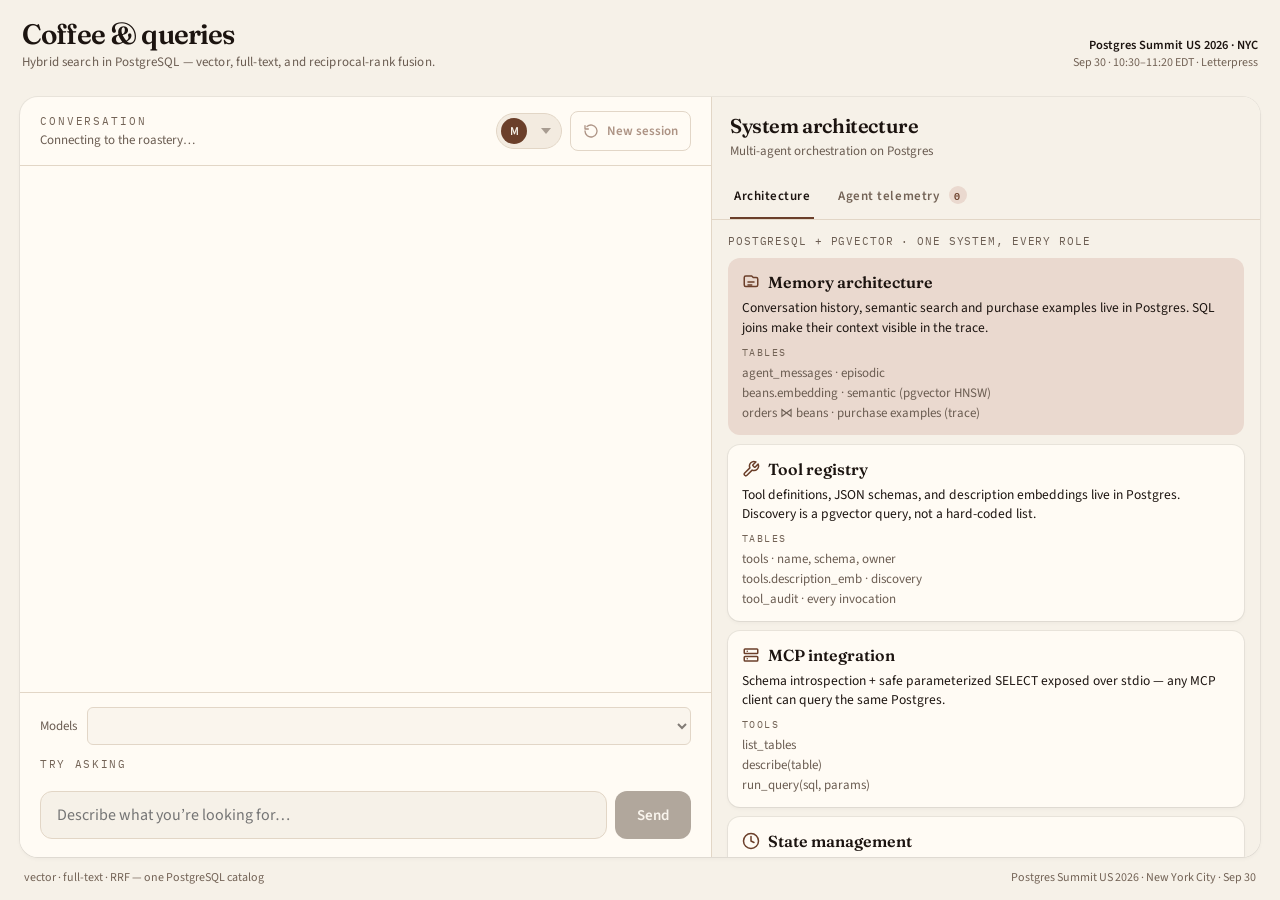
==== commit 1047a3fe: "feat(conference): connect Summit coffee demo to streaming backend" ====
--- a/conferences/2026-postgresconf-agentic-ai/static/index.html
+++ b/conferences/2026-postgresconf-agentic-ai/static/index.html
@@ -4,9 +4,10 @@
     <meta charset="utf-8" />
     <meta
       name="viewport"
-      content="width=device-width,initial-scale=1,maximum-scale=1"
+      content="width=device-width,initial-scale=1"
     />
-    <title>Coffee & queries · Agentic AI on PostgreSQL</title>
+    <title>Coffee & queries · Hybrid Search in PostgreSQL · Postgres Summit US 2026</title>
+    <meta name="description" content="Hybrid Search in PostgreSQL: Combining Vector and Full-Text for Real-World Applications. Shayon Sanyal at Postgres Summit US 2026, New York City, September 30." />
     <link rel="preconnect" href="https://fonts.googleapis.com" />
     <link rel="preconnect" href="https://fonts.gstatic.com" crossorigin />
     <link
@@ -21,7 +22,7 @@
         --surface-2: #f3ebe0;
         --fg: #1c1410;
         --muted: #6b5d52;
-        --subtle: #8a7a6b;
+        --subtle: #736356;
         --primary: #6b3f2a;
         --primary-fg: #f6f1e8;
         --border: #e2d6c6;
@@ -106,7 +107,7 @@
 
       .regulars {
         display: grid;
-        grid-template-columns: 1fr 1fr 1fr auto;
+        grid-template-columns: repeat(3, minmax(0, 1fr));
         gap: 10px;
         align-items: stretch;
       }
@@ -130,6 +131,13 @@
           0 0 0 2px var(--primary),
           0 0 0 5px var(--bg),
           var(--paper-shadow);
+      }
+      .regular img {
+        width: 56px;
+        height: 72px;
+        border-radius: 8px;
+        object-fit: cover;
+        flex-shrink: 0;
       }
       .mono {
         width: 44px;
@@ -174,19 +182,20 @@
         border: 1px solid var(--border-strong);
         background: transparent;
         color: var(--primary);
-        border-radius: 14px;
-        padding: 12px 14px;
-        min-width: 108px;
+        border-radius: 8px;
+        padding: 8px 12px;
+        min-height: 40px;
+        flex: 0 0 auto;
+        white-space: nowrap;
         cursor: pointer;
         font-size: 13px;
         font-weight: 600;
-        display: flex;
-        flex-direction: column;
+        display: inline-flex;
         align-items: center;
         justify-content: center;
-        gap: 6px;
-      }
-      .new-session:hover { background: var(--surface); }
+        gap: 8px;
+      }
+      .new-session:hover:not(:disabled) { background: var(--surface-2); }
       .new-session svg { width: 16px; height: 16px; }
 
       .shell {
@@ -207,11 +216,19 @@
       }
       .chat-head {
         display: flex;
+        flex-wrap: wrap;
         align-items: center;
         justify-content: space-between;
         gap: 12px;
         padding: 14px 20px;
         border-bottom: 1px solid var(--border);
+      }
+      .chat-actions {
+        display: flex;
+        align-items: center;
+        flex-wrap: wrap;
+        gap: 8px;
+        margin-left: auto;
       }
       .chat-head .lbl {
         font-family: var(--f-mono);
@@ -324,23 +341,6 @@
         align-items: center;
         gap: 10px;
       }
-      .msg .confidence .bar {
-        flex: 1;
-        height: 4px;
-        background: var(--border);
-        border-radius: 2px;
-        overflow: hidden;
-      }
-      .msg .confidence .bar::after {
-        content: "";
-        display: block;
-        height: 100%;
-        background: var(--primary);
-        width: 0;
-        transition: width 0.9s cubic-bezier(0.2, 0.8, 0.2, 1);
-      }
-      .msg .confidence .bar.fill::after { width: var(--w, 90%); }
-
       .thinking {
         display: flex;
         align-items: center;
@@ -405,6 +405,7 @@
       .input-row { display: flex; gap: 8px; }
       .input-row input[type="text"] {
         flex: 1;
+        min-width: 0;
         border: 1px solid var(--border);
         border-radius: 12px;
         padding: 12px 16px;
@@ -731,13 +732,60 @@
       }
       .cite-pop.on { display: block; }
 
+      :focus-visible { outline: 2px solid var(--primary); outline-offset: 3px; }
+      ::selection { background: var(--hybrid-soft); color: var(--fg); }
+      input { caret-color: var(--primary); }
+      button:disabled, select:disabled { opacity: 0.55; cursor: not-allowed; }
+      [hidden] { display: none !important; }
+      .sr-only {
+        position: absolute; width: 1px; height: 1px; padding: 0;
+        overflow: hidden; clip-path: inset(50%); white-space: nowrap;
+      }
+      .connection { color: var(--muted); font-size: 13px; margin-top: 3px; }
+      .retry { margin-top: 6px; background: var(--surface); color: var(--primary); border: 1px solid var(--border-strong); padding: 6px 10px; border-radius: 6px; cursor: pointer; }
+      .model-choice { display: flex; align-items: center; gap: 10px; min-width: 0; }
+      .model-choice label { font-size: 13px; color: var(--muted); }
+      .model-choice select { flex: 1; min-width: 0; max-width: 100%; padding: 7px 8px; border: 1px solid var(--border-strong); border-radius: 6px; color: var(--fg); background: var(--bg); font-size: 14px; }
+      .model-detail { font-family: var(--f-mono); font-size: 10px; line-height: 1.5; color: var(--muted); overflow-wrap: anywhere; margin: 5px 0 12px; }
+      .msg, .product-detail { min-width: 0; overflow-wrap: anywhere; }
+      .msg .body { white-space: pre-wrap; }
+      .msg .body p { margin: 0 0 10px; }
+      .msg.error { border-color: var(--danger); color: var(--danger); }
+      .msg.incomplete { border-style: dashed; }
+      .products { list-style: none; padding: 0; margin: 18px 0 0; }
+      .product { display: grid; grid-template-columns: 112px 1fr; align-items: center; gap: 14px; padding: 12px 0; border-top: 1px solid var(--border); }
+      .product img { width: 112px; height: 128px; object-fit: contain; border-radius: 8px; background: var(--surface-2); }
+      .product h3 { font-family: var(--f-display); font-size: 21px; line-height: 1.2; font-weight: 500; margin: 0 0 5px; }
+      .product p { margin: 4px 0; font-size: 13px; line-height: 1.4; }
+      .product-origin, .product-notes { color: var(--muted); }
+      .product .product-price { font-size: 17px; margin-top: 8px; font-variant-numeric: tabular-nums; }
+      .product-stock { display: inline-block; margin-left: 12px; color: var(--ok); font-size: 12px; }
+      .product-caption { color: var(--muted); font-size: 11px; margin: 4px 0 0; }
+      .sql, .rows { overflow-x: auto; }
+      .rows .meta { white-space: normal; overflow-wrap: anywhere; }
+
       @media (max-width: 1100px) {
         .app { height: auto; overflow: auto; min-height: 100dvh; }
-        html, body { overflow: auto; }
+        html, body { height: auto; min-height: 100%; overflow: visible; }
         .regulars { grid-template-columns: 1fr; }
-        .shell { grid-template-columns: 1fr; }
+        .shell { grid-template-columns: minmax(0, 1fr); }
         .chat { border-right: 0; border-bottom: 1px solid var(--border); min-height: 70vh; }
         .brand-meta { display: none; }
+        .chat { height: 850px; max-height: 1000px; }
+        .side { max-height: 800px; }
+      }
+      @media (max-width: 540px) {
+        .app { padding: 12px 10px; gap: 10px; }
+        .chat-head, .dock { padding: 14px; }
+        .chat-actions { justify-content: space-between; width: 100%; }
+        .new-session { min-height: 44px; }
+        .chat-body { padding: 16px 12px; }
+        .msg { max-width: 100%; padding: 12px; }
+        .product { grid-template-columns: 76px 1fr; gap: 10px; }
+        .product img { width: 76px; height: 100px; }
+        .product h3 { font-size: 19px; }
+        .product-stock { display: block; margin-left: 0; }
+        footer.footer { flex-wrap: wrap; }
       }
       @media (prefers-reduced-motion: reduce) {
         *, *::before, *::after {
@@ -753,11 +801,11 @@
       <header class="top">
         <div class="brand">
           <h1>Coffee & queries</h1>
-          <p>An agent lab on one PostgreSQL — memory, tools, MCP, and guardrails.</p>
+          <p>Hybrid search in PostgreSQL — vector, full-text, and reciprocal-rank fusion.</p>
         </div>
         <div class="brand-meta">
-          <b>PostgresConf 2026 · San Pedro</b>
-          Three regulars. Two Claude models. One database.
+          <b>Postgres Summit US 2026 · NYC</b>
+          Sep 30 · 10:30–11:20 EDT · Letterpress
         </div>
       </header>
 
@@ -768,26 +816,46 @@
           <div class="chat-head">
             <div>
               <div class="lbl">Conversation</div>
+              <div class="connection" id="connection" role="status">Connecting to the roastery…</div>
+              <button id="retry" class="retry" hidden>Retry connection</button>
             </div>
-            <div class="user-select">
-              <span class="avatar" id="avatar">M</span>
-              <select id="customer" aria-label="Customer"></select>
+            <div class="chat-actions">
+              <div class="user-select">
+                <span class="avatar" id="avatar">M</span>
+                <select id="customer" aria-label="Customer" disabled></select>
+              </div>
+              <button class="new-session" id="reset" type="button" title="Start a fresh session" disabled>
+                <svg aria-hidden="true" viewBox="0 0 24 24" fill="none" stroke="currentColor" stroke-width="2" stroke-linecap="round" stroke-linejoin="round">
+                  <path d="M3 12a9 9 0 1 0 3-6.7" />
+                  <path d="M3 4v5h5" />
+                </svg>
+                <span>New session</span>
+              </button>
             </div>
           </div>
 
-          <div class="chat-body" id="chat"></div>
+          <div class="chat-body" id="chat" role="log" aria-label="Conversation" aria-live="off"></div>
+          <div id="announcement" class="sr-only" role="status"></div>
 
           <div class="dock">
-            <div class="label">Stage-guide prompts</div>
+            <div class="model-choice">
+              <label for="modelRoute">Models</label>
+              <select id="modelRoute" disabled aria-describedby="modelDetail"></select>
+            </div>
+            <p id="modelDetail" class="model-detail"></p>
+            <div class="label">Try asking</div>
             <div class="pills" id="pills"></div>
             <div class="input-row">
               <input
                 type="text"
                 id="q"
+                aria-label="Ask the coffee concierge"
+                maxlength="2000"
+                disabled
                 placeholder="Describe what you’re looking for…"
                 autocomplete="off"
               />
-              <button class="send" id="send">Send</button>
+              <button class="send" id="send" disabled>Send</button>
             </div>
           </div>
         </section>
@@ -818,12 +886,12 @@
                     </span>
                     <h4>Memory architecture</h4>
                   </div>
-                  <p>Episodic, semantic, and procedural memory all in Postgres — queried with one SQL dialect, joined in one plan.</p>
+                  <p>Conversation history, semantic search and purchase examples live in Postgres. SQL joins make their context visible in the trace.</p>
                   <span class="section-lbl">Tables</span>
                   <ul>
                     <li>agent_messages · episodic</li>
                     <li>beans.embedding · semantic (pgvector HNSW)</li>
-                    <li>orders ⋈ beans · procedural (few-shot)</li>
+                    <li>orders ⋈ beans · purchase examples (trace)</li>
                   </ul>
                 </div>
                 <div class="agent-card">
@@ -872,12 +940,12 @@
                     </span>
                     <h4>State management</h4>
                   </div>
-                  <p>Workflow plan + step index persisted to <code>agent_sessions.workflow_state</code> at every step boundary — resumable after crash.</p>
+                  <p>Workflow checkpoints and conversation history are stored in <code>agent_sessions</code> and <code>agent_messages</code>. Completed turns inform follow-up questions.</p>
                   <span class="section-lbl">Tables</span>
                   <ul>
                     <li>agent_sessions.workflow_state</li>
                     <li>checkpoints after each step</li>
-                    <li>resume from step_index</li>
+                    <li>inspect the last completed step</li>
                   </ul>
                 </div>
                 <div class="agent-card">
@@ -890,11 +958,11 @@
                     </span>
                     <h4>Grounding & guardrails</h4>
                   </div>
-                  <p>Every claim re-verified against canonical rows, confidence scored from data availability, and sensitive tools block on approval.</p>
+                  <p>Catalog rows are re-read before synthesis. Product cards use those rows; generated prose can still be wrong. Order requests enter a pending approval queue.</p>
                   <span class="section-lbl">Checks</span>
                   <ul>
                     <li>fact-check pass before reply</li>
-                    <li>confidence from row coverage</li>
+                    <li>data-coverage heuristic, not answer accuracy</li>
                     <li>approvals queue for place_order</li>
                   </ul>
                 </div>
@@ -913,502 +981,13 @@
       </div>
 
       <footer class="footer">
-        <span>memory · tools · MCP · state · guardrails — all on PostgreSQL</span>
-        <span>PostgresConf SJ 2026 · San Pedro · Apr 21</span>
+        <span>vector · full-text · RRF — one PostgreSQL catalog</span>
+        <span>Postgres Summit US 2026 · New York City · Sep 30</span>
       </footer>
     </div>
 
     <div class="cite-pop" id="citePop"></div>
 
-    <script>
-      const $ = (s) => document.querySelector(s);
-      const el = (t, c, h) => {
-        const e = document.createElement(t);
-        if (c) e.className = c;
-        if (h !== undefined) e.innerHTML = h;
-        return e;
-      };
-      const esc = (s) =>
-        String(s)
-          .replace(/&/g, "&")
-          .replace(/</g, "<")
-          .replace(/>/g, ">");
-      const sleep = (ms) => new Promise((r) => setTimeout(r, ms));
-
-      const REGULARS = {
-        u_marco: {
-          name: "Marco",
-          title: "Pour-over regular",
-          ask: "Fruity East African, medium roast.",
-          lesson: "Three kinds of memory in one plan.",
-          cls: "marco",
-          prompts: [
-            { q: "Cold brew options", label: "Cold brew options" },
-            { q: "Something lighter and more floral", label: "Lighter and more floral" },
-          ],
-        },
-        u_ana: {
-          name: "Ana",
-          title: "Espresso, by the kilo",
-          ask: "Dark, chocolatey, low-acid.",
-          lesson: "Memory continuity + approvals.",
-          cls: "ana",
-          prompts: [
-            { q: "Cold brew options", label: "Cold brew options" },
-            { q: "order that", label: "Order that" },
-          ],
-        },
-        u_yuki: {
-          name: "Yuki",
-          title: "Tokyo specialty buyer",
-          ask: "Japanese single-origins, siphon.",
-          lesson: "Catalog miss + MCP.",
-          cls: "yuki",
-          prompts: [
-            { q: "Any Japanese single-origins in stock?", label: "Japanese single-origins" },
-            { q: "What do you have from Asia-Pacific then?", label: "Asia-Pacific instead" },
-          ],
-        },
-      };
-
-      const FALLBACK_PROMPTS = [
-        { q: "Cold brew options", label: "Cold brew options" },
-        { q: "Smooth espresso", label: "Smooth espresso" },
-        { q: "Light roast pour-over", label: "Light roast" },
-        { q: "Order a bag of cold brew", label: "Place an order" },
-      ];
-
-      function kwify(sql) {
-        let s = esc(sql);
-        s = s.replace(/--[^\n]*/g, (m) => `\u0001${m}\u0002`);
-        s = s.replace(/'[^']*'/g, (m) => `\u0003${m}\u0004`);
-        s = s.replace(/\$\d+/g, (m) => `\u0003${m}\u0004`);
-        s = s.replace(
-          /\b(SELECT|FROM|WHERE|AND|OR|ORDER BY|LIMIT|JOIN|LEFT|INNER|ON|AS|GROUP BY|DESC|ASC|INSERT|INTO|VALUES|UPDATE|SET|RETURNING|WITH|BEGIN|COMMIT|CREATE|TABLE|INDEX|USING|EXTENSION|PRIMARY|KEY|NOT|NULL|DEFAULT|TRUE|FALSE|ANY|IN)\b/g,
-          "\u0005$1\u0006",
-        );
-        s = s.replace(/(<=>|<->|<#>)/g, "\u0007$1\u0008");
-        s = s.replace(/\u0001/g, '<span class="cmt">').replace(/\u0002/g, "</span>");
-        s = s.replace(/\u0003/g, '<span class="str">').replace(/\u0004/g, "</span>");
-        s = s.replace(/\u0005/g, '<span class="kw">').replace(/\u0006/g, "</span>");
-        s = s.replace(/\u0007/g, '<span class="op">').replace(/\u0008/g, "</span>");
-        return s;
-      }
-
-      const state = {
-        customers: [],
-        customerId: null,
-        sessionId: null,
-        busy: false,
-        startedAt: 0,
-        timer: null,
-      };
-
-      function renderRegulars() {
-        const host = $("#regulars");
-        host.innerHTML = "";
-        const ids = state.customers.map((c) => c.id);
-        const shown = ids.filter((id) => REGULARS[id]);
-        const list = shown.length ? shown : ids.slice(0, 3);
-        list.forEach((id) => {
-          const c = state.customers.find((x) => x.id === id);
-          const meta = REGULARS[id] || {
-            name: c?.name || id,
-            title: c?.summary || "Customer",
-            ask: "",
-            lesson: "",
-            cls: "other",
-          };
-          const b = el("button", "regular");
-          b.type = "button";
-          b.setAttribute("aria-pressed", id === state.customerId ? "true" : "false");
-          b.innerHTML = `
-            <span class="mono ${meta.cls}">${esc(meta.name.charAt(0))}</span>
-            <span class="who">
-              <div class="name">${esc(meta.name)}</div>
-              <div class="title">${esc(meta.title)}</div>
-              ${meta.ask ? `<div class="ask">“${esc(meta.ask)}”</div>` : ""}
-              ${meta.lesson ? `<div class="lesson">${esc(meta.lesson)}</div>` : ""}
-            </span>`;
-          b.addEventListener("click", () => {
-            $("#customer").value = id;
-            state.customerId = id;
-            onCustomerChange();
-          });
-          host.appendChild(b);
-        });
-        const reset = el("button", "new-session");
-        reset.id = "reset";
-        reset.title = "Start a fresh session";
-        reset.innerHTML = `
-          <svg viewBox="0 0 24 24" fill="none" stroke="currentColor" stroke-width="2" stroke-linecap="round" stroke-linejoin="round">
-            <path d="M3 12a9 9 0 1 0 3-6.7" />
-            <path d="M3 4v5h5" />
-          </svg>
-          <span>New session</span>`;
-        reset.addEventListener("click", resetSession);
-        host.appendChild(reset);
-      }
-
-      function renderPills() {
-        const host = $("#pills");
-        host.innerHTML = "";
-        const prompts = (REGULARS[state.customerId] || {}).prompts || FALLBACK_PROMPTS;
-        prompts.forEach((p) => {
-          const b = el("button", "pill", esc(p.label));
-          b.dataset.q = p.q;
-          b.addEventListener("click", () => run(p.q));
-          host.appendChild(b);
-        });
-      }
-
-      async function init() {
-        const r = await fetch("/api/customers");
-        state.customers = await r.json();
-        const sel = $("#customer");
-        sel.innerHTML = state.customers
-          .map((c) => `<option value="${c.id}">${esc(c.name)}</option>`)
-          .join("");
-        sel.addEventListener("change", () => {
-          state.customerId = sel.value;
-          onCustomerChange();
-        });
-        state.customerId = state.customers[0]?.id;
-        renderRegulars();
-        onCustomerChange();
-
-        $("#send").addEventListener("click", () => {
-          const q = $("#q").value.trim();
-          if (q) run(q);
-        });
-        $("#q").addEventListener("keydown", (e) => {
-          if (e.key === "Enter") {
-            const q = $("#q").value.trim();
-            if (q) run(q);
-          }
-        });
-
-        document.querySelectorAll(".side-tab").forEach((t) => {
-          t.addEventListener("click", () => switchTab(t.dataset.tab));
-        });
-
-        window.addEventListener("keydown", (e) => {
-          const tag = (e.target && e.target.tagName) || "";
-          const typing = tag === "INPUT" || tag === "TEXTAREA" || tag === "SELECT";
-          if (typing) return;
-          if (e.key === "1") selectByIndex(0);
-          if (e.key === "2") selectByIndex(1);
-          if (e.key === "3") selectByIndex(2);
-          if (e.key === "/") {
-            e.preventDefault();
-            $("#q").focus();
-          }
-        });
-
-        emptyTelemetry();
-
-        document.addEventListener("mouseover", (e) => {
-          const c = e.target.closest("cite[data-k]");
-          if (!c) return;
-          const pop = $("#citePop");
-          pop.textContent = `Postgres row · ${c.dataset.k}`;
-          pop.classList.add("on");
-          const r = c.getBoundingClientRect();
-          pop.style.left = Math.min(window.innerWidth - 340, r.left) + "px";
-          pop.style.top = r.bottom + 6 + "px";
-        });
-        document.addEventListener("mouseout", (e) => {
-          if (e.target.closest("cite[data-k]"))
-            $("#citePop").classList.remove("on");
-        });
-      }
-
-      function selectByIndex(i) {
-        const c = state.customers[i];
-        if (!c) return;
-        $("#customer").value = c.id;
-        state.customerId = c.id;
-        onCustomerChange();
-      }
-
-      function onCustomerChange() {
-        const c = state.customers.find((x) => x.id === state.customerId);
-        const chat = $("#chat");
-        chat.innerHTML = "";
-        const m = el("div", "msg agent");
-        const firstName = c ? c.name.split(" ")[0] : "there";
-        m.innerHTML = `<span class="label">Coordinator</span>
-    Hey there. I coordinate our roasting and flavor teams to find you the right beans. What kind of coffee are you after, ${esc(firstName)}?`;
-        chat.appendChild(m);
-        $("#avatar").textContent = firstName.charAt(0).toUpperCase();
-        state.sessionId = null;
-        const sid = $("#sid");
-        if (sid) sid.textContent = "—";
-        emptyTelemetry();
-        setTeleCount(0);
-        renderRegulars();
-        renderPills();
-      }
-
-      function emptyTelemetry() {
-        $("#panels").innerHTML = `
-    <div class="empty">
-      <div class="title">No live events yet</div>
-      <div class="hint">Ask something to see the agents work</div>
-    </div>`;
-      }
-
-      function setTeleCount(n) {
-        const node = $("#teleCount");
-        if (node) node.textContent = String(n);
-      }
-
-      function switchTab(name) {
-        document
-          .querySelectorAll(".side-tab")
-          .forEach((t) => t.classList.toggle("on", t.dataset.tab === name));
-        $("#archView").style.display = name === "arch" ? "" : "none";
-        $("#teleView").style.display = name === "tele" ? "" : "none";
-        $("#sideTitleText").textContent =
-          name === "arch" ? "System architecture" : "Agent telemetry";
-        $("#sideSubText").textContent =
-          name === "arch"
-            ? "Multi-agent orchestration on Postgres"
-            : "Live trace of agent activity";
-      }
-
-      function resetSession() {
-        state.sessionId = null;
-        const sid = $("#sid");
-        if (sid) sid.textContent = "—";
-        const node = $("#elapsed");
-        if (node) node.textContent = "0ms";
-        onCustomerChange();
-        switchTab("arch");
-      }
-
-      async function run(query) {
-        if (state.busy) return;
-        state.busy = true;
-        document.querySelectorAll(".pill").forEach((p) => (p.disabled = true));
-        $("#send").disabled = true;
-
-        const chat = $("#chat");
-        const uMsg = el("div", "msg user", esc(query));
-        chat.appendChild(uMsg);
-        chat.scrollTop = chat.scrollHeight;
-        $("#q").value = "";
-
-        const think = el("div", "thinking");
-        think.innerHTML = `<div class="bars"><span></span><span></span><span></span><span></span></div><span>thinking…</span>`;
-        chat.appendChild(think);
-        chat.scrollTop = chat.scrollHeight;
-
-        $("#panels").innerHTML = "";
-        setTeleCount(0);
-        switchTab("tele");
-        state.startedAt = performance.now();
-        clearInterval(state.timer);
-        state.timer = setInterval(() => {
-          const node = $("#elapsed");
-          if (node)
-            node.textContent =
-              Math.round(performance.now() - state.startedAt) + "ms";
-        }, 60);
-
-        let data;
-        try {
-          const res = await fetch("/api/query", {
-            method: "POST",
-            headers: { "Content-Type": "application/json" },
-            body: JSON.stringify({
-              customer_id: state.customerId,
-              query,
-              session_id: state.sessionId,
-            }),
-          });
-          if (!res.ok) throw new Error(`HTTP ${res.status}`);
-          data = await res.json();
-        } catch (err) {
-          think.remove();
-          const e = el("div", "msg agent");
-          e.innerHTML = `<span class="label" style="color:var(--danger)">Error</span>${esc(err.message)}. Is the API running?`;
-          chat.appendChild(e);
-          clearInterval(state.timer);
-          state.busy = false;
-          document.querySelectorAll(".pill").forEach((p) => (p.disabled = false));
-          $("#send").disabled = false;
-          return;
-        }
-
-        state.sessionId = data.session_id;
-        const sidEl = $("#sid");
-        if (sidEl) sidEl.textContent = data.session_id.slice(0, 8);
-
-        await playEvents(data.events, think);
-
-        clearInterval(state.timer);
-        state.busy = false;
-        document.querySelectorAll(".pill").forEach((p) => (p.disabled = false));
-        $("#send").disabled = false;
-      }
-
-      let currentPlan = null;
-
-      async function playEvents(events, think) {
-        currentPlan = null;
-        let responseRendered = false;
-        let n = 0;
-
-        for (const ev of events) {
-          if (ev.type === "plan") {
-            renderPlan(ev);
-            n++;
-            setTeleCount(n);
-            await sleep(280);
-          } else if (ev.type === "step") {
-            updateStep(ev);
-            await sleep(40);
-          } else if (ev.type === "panel") {
-            renderPanel(ev);
-            n++;
-            setTeleCount(n);
-            await sleep(420);
-          } else if (ev.type === "response") {
-            think.remove();
-            await renderResponse(ev);
-            responseRendered = true;
-          }
-        }
-        if (!responseRendered) think.remove();
-      }
-
-      function renderPlan(ev) {
-        const p = el("div", "panel");
-        p.innerHTML = `
-    <div class="panel-head">
-      <span class="tag">PLAN</span>
-      <span class="title">${esc(ev.title)}</span>
-      <span class="dur">~${ev.duration_ms}ms</span>
-    </div>
-    <div class="panel-body">
-      <div class="plan">
-        <ol>
-          ${ev.steps
-            .map(
-              (s, i) => `
-            <li>
-              <span class="n">${String(i + 1).padStart(2, "0")}</span>
-              <span class="t">${esc(s)}</span>
-              <span class="s">queued</span>
-            </li>`,
-            )
-            .join("")}
-        </ol>
-      </div>
-    </div>`;
-        $("#panels").appendChild(p);
-        $("#panels").scrollTop = $("#panels").scrollHeight;
-        currentPlan = p;
-      }
-
-      function updateStep(ev) {
-        if (!currentPlan) return;
-        const li = currentPlan.querySelectorAll(".plan li")[ev.index];
-        if (!li) return;
-        li.classList.remove("active", "done");
-        if (ev.state === "active") {
-          li.classList.add("active");
-          li.querySelector(".s").textContent = "running";
-        } else if (ev.state === "done") {
-          li.classList.add("done");
-          li.querySelector(".s").textContent = "ok";
-        }
-      }
-
-      function renderPanel(ev) {
-        const p = el("div", "panel");
-        const tagCls =
-          ev.tag_class && ev.tag_class !== "cyan" ? ` ${ev.tag_class}` : "";
-        p.innerHTML = `
-    <div class="panel-head">
-      <span class="tag${tagCls}">${esc(ev.tag)}</span>
-      <span class="title">${esc(ev.title)}</span>
-      <span class="dur">${ev.duration_ms ? ev.duration_ms + "ms" : ""}</span>
-    </div>
-    <div class="panel-body"></div>`;
-        const body = p.querySelector(".panel-body");
-
-        if (ev.sql) {
-          const s = el("div", "sql");
-          s.innerHTML = kwify(ev.sql);
-          body.appendChild(s);
-        }
-        if (ev.columns && ev.columns.length) {
-          const cols = ev.columns.length;
-          const gridCols = `repeat(${cols}, minmax(min-content, 1fr))`;
-          const rwrap = el("div", "rows");
-          const head = el("div", "head");
-          head.style.gridTemplateColumns = gridCols;
-          head.innerHTML = ev.columns
-            .map((c) => `<span>${esc(c)}</span>`)
-            .join("");
-          rwrap.appendChild(head);
-          (ev.rows || []).forEach((row, i) => {
-            setTimeout(() => {
-              const r = el("div", "row");
-              r.style.gridTemplateColumns = gridCols;
-              r.innerHTML = row.map((v) => `<span>${esc(v)}</span>`).join("");
-              rwrap.appendChild(r);
-              $("#panels").scrollTop = $("#panels").scrollHeight;
-            }, 100 + i * 80);
-          });
-          if (ev.meta) {
-            setTimeout(() => {
-              const m = el("div", "meta", ev.meta);
-              rwrap.appendChild(m);
-              $("#panels").scrollTop = $("#panels").scrollHeight;
-            }, 100 + (ev.rows || []).length * 80 + 100);
-          }
-          body.appendChild(rwrap);
-        } else if (ev.meta) {
-          const mw = el("div", "rows");
-          mw.appendChild(el("div", "meta", ev.meta));
-          body.appendChild(mw);
-        }
-
-        $("#panels").appendChild(p);
-        $("#panels").scrollTop = $("#panels").scrollHeight;
-      }
-
-      async function renderResponse(ev) {
-        const chat = $("#chat");
-        const m = el("div", "msg agent");
-        m.innerHTML = `<span class="label">Coordinator · grounded response</span><span class="body"></span>`;
-        chat.appendChild(m);
-        const body = m.querySelector(".body");
-
-        const tokens = ev.text.split(/(\s+|<[^>]+>)/).filter(Boolean);
-        for (const t of tokens) {
-          body.innerHTML += t;
-          chat.scrollTop = chat.scrollHeight;
-          if (!t.startsWith("<") && t.trim()) await sleep(12);
-        }
-
-        if (ev.confidence !== undefined) {
-          const c = el("div", "confidence");
-          c.innerHTML = `
-      <span>confidence</span>
-      <div class="bar" style="--w:${ev.confidence}%"></div>
-      <span style="font-weight:500;color:var(--fg)">${ev.confidence}%</span>`;
-          m.appendChild(c);
-          requestAnimationFrame(() =>
-            c.querySelector(".bar").classList.add("fill"),
-          );
-        }
-      }
-
-      init();
-    </script>
+    <script type="module" src="/static/app.js"></script>
   </body>
 </html>
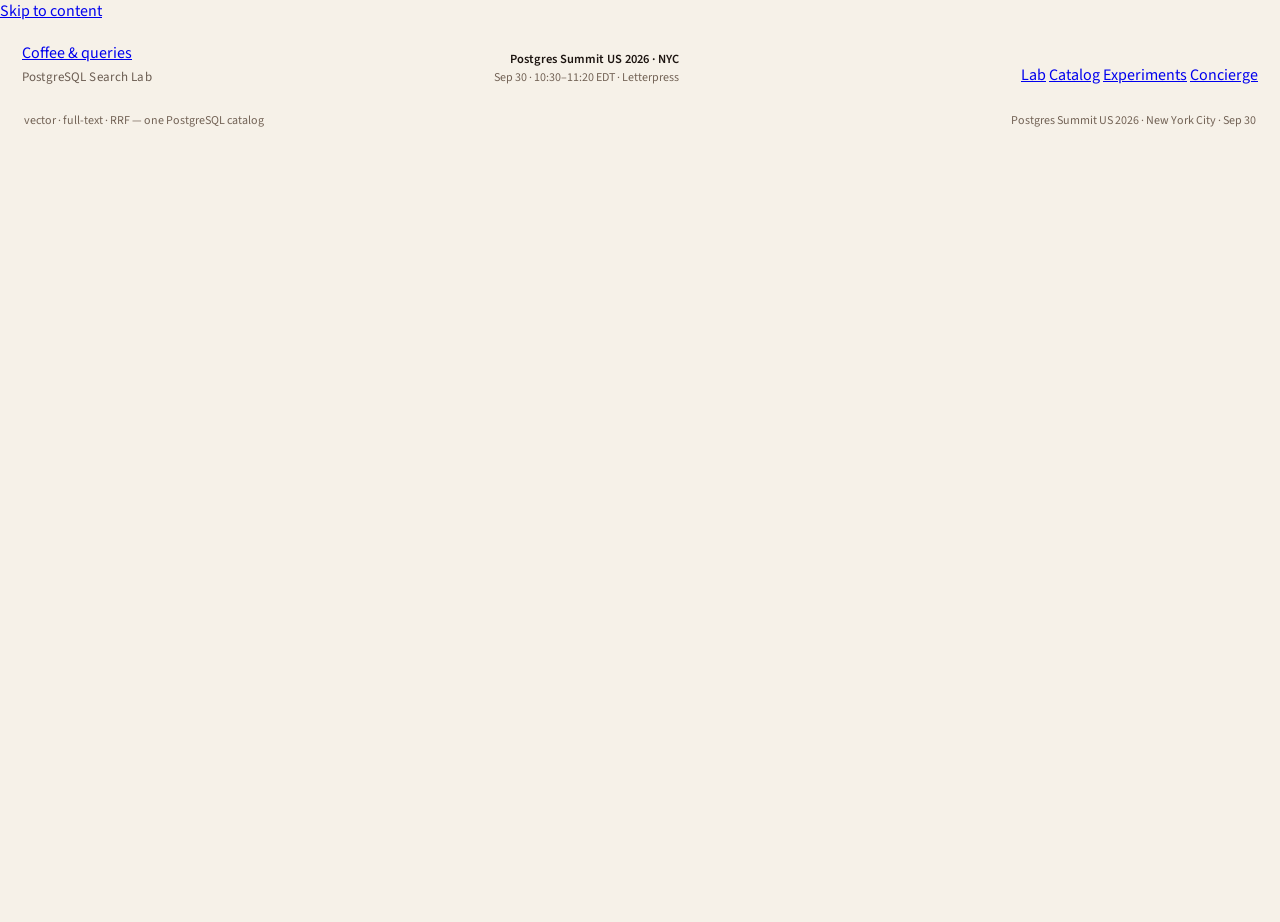
==== commit ed9e493f: "feat(conference): enhance coffee demo and refresh PostgreSQL 18 deck Add persona briefs, guided conv" ====
--- a/conferences/2026-postgresconf-agentic-ai/static/index.html
+++ b/conferences/2026-postgresconf-agentic-ai/static/index.html
@@ -795,20 +795,143 @@
         }
       }
     </style>
+    <link rel="stylesheet" href="/static/lab.css?v=20260910.2" />
+    <link rel="stylesheet" href="/static/hnsw.css?v=20260910.2" />
   </head>
   <body>
+    <!-- The supplied Coffee & queries design governs this extension: cream paper,
+         brown controls, serif headings, three regulars, shared filters, and three
+         ranking columns. Lab, Catalog, Experiments, and Concierge share one shell.
+         All ranking evidence and catalog facts come from PostgreSQL. -->
+    <a class="skip-link" href="#main-content">Skip to content</a>
     <div class="app">
       <header class="top">
         <div class="brand">
-          <h1>Coffee & queries</h1>
-          <p>Hybrid search in PostgreSQL — vector, full-text, and reciprocal-rank fusion.</p>
+          <a href="/" data-route>Coffee & queries</a>
+          <p>PostgreSQL Search Lab</p>
         </div>
         <div class="brand-meta">
           <b>Postgres Summit US 2026 · NYC</b>
           Sep 30 · 10:30–11:20 EDT · Letterpress
         </div>
+        <nav class="main-nav" aria-label="Main navigation">
+          <a href="/" data-route>Lab</a>
+          <a href="/catalog" data-route>Catalog</a>
+          <a href="/experiments" data-route>Experiments</a>
+          <a href="/concierge" data-route>Concierge</a>
+        </nav>
       </header>
 
+      <main id="main-content" tabindex="-1">
+      <section id="view-lab" class="lab-page" hidden>
+        <div class="page-heading heading-row">
+          <h1>Three regulars, three lessons.</h1>
+          <button class="quiet-button" id="write-own" type="button">Write your own</button>
+        </div>
+        <div id="lab-regulars" class="lab-regulars" aria-label="Example requests"></div>
+        <p class="fine-print">Meet a regular, then compare their request. Fictional scenarios · illustrative portraits and packaging.</p>
+        <form id="search-form" class="paper search-controls" aria-label="Search and filters">
+          <label for="lab-query">Request</label>
+          <div class="query-row">
+            <input id="lab-query" placeholder="bergamot, dessert, an origin…" value="bergamot" maxlength="500" required autocomplete="off" />
+            <button class="action" type="submit" id="run-search">Search</button>
+          </div>
+          <div class="filter-grid">
+            <div>
+              <label for="lab-budget">Budget <output id="budget-value" for="lab-budget">$20.00</output></label>
+              <input type="range" id="lab-budget" min="0" max="50" step="0.5" value="20" />
+              <button class="text-button" type="button" id="clear-budget">Clear budget</button>
+            </div>
+            <label>Roast<select id="lab-roast"><option value="">Any roast</option><option>light</option><option>medium-light</option><option>medium</option><option>medium-dark</option><option>dark</option></select></label>
+            <label>Origin<select id="lab-origin"><option value="">Any origin</option><option>Japan</option></select></label>
+            <label class="check-field"><input type="checkbox" id="lab-stock" checked /> In stock only</label>
+          </div>
+          <details class="retrieval-settings">
+            <summary>Retrieval settings</summary>
+            <div class="filter-grid">
+              <label>Candidate depth<input type="number" id="lab-candidates" min="1" max="100" value="8" required /></label>
+              <label>RRF k<input type="number" id="lab-rrf" min="1" max="200" value="60" required /></label>
+              <label>Minimum cosine<input type="number" id="lab-cosine" min="-1" max="1" step="0.01" placeholder="No threshold" /></label>
+              <label class="check-field"><input type="checkbox" id="lab-fuzzy" /> pg_trgm name matching</label>
+            </div>
+            <p class="fine-print">Shared filters run before candidate limits. Each branch contributes 1 / (k + rank) to RRF. An optional cosine threshold removes weak vector candidates before fusion.</p>
+          </details>
+        </form>
+        <div id="search-status" class="status-line" role="status">Connecting to PostgreSQL…</div>
+        <div class="method-switch button-group" aria-label="Ranking to display">
+          <button type="button" data-method="keyword" aria-pressed="false">Keyword</button>
+          <button type="button" data-method="vector" aria-pressed="false">Vector</button>
+          <button type="button" data-method="hybrid" aria-pressed="true">Hybrid</button>
+        </div>
+        <div id="search-results" class="ranking-grid" data-mobile-method="hybrid" aria-label="Search comparison"></div>
+        <section class="paper inspector" id="inspector" aria-labelledby="inspector-heading">
+          <div class="heading-row">
+            <h2 id="inspector-heading">Inside the ranking</h2>
+            <div class="button-group" aria-label="Ranking evidence">
+              <button type="button" data-inspector="explain" aria-pressed="true">Why this coffee</button>
+              <button type="button" data-inspector="sql" aria-pressed="false">SQL</button>
+              <button type="button" data-inspector="plan" aria-pressed="false">EXPLAIN</button>
+              <button type="button" data-inspector="export" aria-pressed="false">Export</button>
+            </div>
+          </div>
+          <div id="inspector-content" aria-live="polite"><p>Select a coffee to inspect its eligibility and rank contributions.</p></div>
+        </section>
+      </section>
+
+      <section id="view-catalog" class="lab-page" hidden>
+        <div class="page-heading">
+          <h1>Small enough to inspect.</h1>
+          <p>Every ranking starts with this catalog. Choose a coffee to inspect its weighted text document and embedding.</p>
+        </div>
+        <div class="heading-row catalog-toolbar">
+          <span id="catalog-status" role="status">Loading the catalog…</span>
+          <button class="quiet-button" type="button" id="catalog-refresh">Refresh catalog</button>
+        </div>
+        <div class="catalog-layout">
+          <div id="catalog-list" class="catalog-list" aria-label="Coffee catalog"></div>
+          <section id="catalog-detail" class="paper catalog-detail" aria-label="Selected coffee" aria-live="polite"><p>Select a coffee to see its details.</p></section>
+        </div>
+        <section id="catalog-hnsw" class="paper" aria-label="HNSW query walkthrough"></section>
+      </section>
+
+      <section id="view-experiments" class="lab-page" hidden>
+        <div class="page-heading">
+          <h1>Three ways to test the lesson.</h1>
+          <p>Judge the rankings, change a price, and compare exact search with HNSW. Each exercise makes a different tradeoff visible.</p>
+        </div>
+        <section class="paper experiment" aria-labelledby="blind-heading">
+          <div class="heading-row"><h2 id="blind-heading">Blind judging</h2><button class="quiet-button" id="blind-refresh" type="button">New round</button></div>
+          <p>Method labels are hidden. Pick the list you would serve for each regular, then reveal the methods. Your choices stay on this page.</p>
+          <div id="blind-status" role="status"></div>
+          <div id="blind-rounds"></div>
+          <div class="heading-row"><button class="action" id="blind-reveal" type="button" disabled>Reveal methods</button><p id="blind-summary" class="fine-print" aria-live="polite"></p></div>
+        </section>
+        <p id="stage-status" class="status-line" role="status">Checking presenter controls…</p>
+        <section class="paper experiment" aria-labelledby="price-heading">
+          <h2 id="price-heading">Same coffee. New price.</h2>
+          <p>Raise Ethiopia Yirgacheffe from $19 to $24, then rerun Leo’s $20 request. Its flavor stays the same; its eligibility changes. Restore returns the original price.</p>
+          <p class="fine-print">This changes the shared PostgreSQL catalog, including the Lab and Concierge.</p>
+          <div class="experiment-controls"><strong id="price-current"></strong><button class="action" id="price-raise" type="button" disabled>Raise to $24</button><button class="quiet-button" id="price-restore" type="button" disabled>Restore $19 price</button></div>
+          <div id="price-status" role="status"></div>
+          <div id="price-results" class="two-columns"></div>
+        </section>
+        <section class="paper experiment" aria-labelledby="index-heading">
+          <h2 id="index-heading">Exact vs. approximate</h2>
+          <p>A separate fixture holds 12,000 synthetic vectors with 384 dimensions. Compare PostgreSQL’s exact neighbors with a real pgvector HNSW index.</p>
+          <div id="fixture-status" class="fine-print" role="status"></div>
+          <div class="filter-grid">
+            <label>HNSW ef_search<input id="index-ef" type="number" min="20" max="400" value="40" required /></label>
+            <label class="check-field"><input id="index-filter" type="checkbox" checked /> Filter to one category</label>
+            <label class="check-field"><input id="index-iterative" type="checkbox" /> Iterative scan</label>
+          </div>
+          <div class="experiment-controls"><button class="quiet-button" id="index-prepare" type="button" disabled>Prepare fixture</button><button class="action" id="index-compare" type="button" disabled>Compare indexes</button></div>
+          <div id="index-status" role="status"></div>
+          <div id="index-results"></div>
+        </section>
+      </section>
+
+      <section id="view-concierge" hidden>
+      <h1 class="sr-only">Coffee concierge</h1>
       <div class="regulars" id="regulars"></div>
 
       <div class="shell">
@@ -862,18 +985,20 @@
 
         <aside class="side">
           <div class="side-head">
-            <div class="side-title" id="sideTitleText">System architecture</div>
-            <div class="side-sub" id="sideSubText">Multi-agent orchestration on Postgres</div>
+            <div class="side-title" id="sideTitleText">The demo, in two turns</div>
+            <div class="side-sub" id="sideSubText">A question, a follow-up, and the evidence.</div>
           </div>
           <div class="side-tabs">
-            <button class="side-tab on" data-tab="arch">Architecture</button>
-            <button class="side-tab" data-tab="tele">
+            <button class="side-tab on" data-tab="guide" aria-pressed="true">Demo guide</button>
+            <button class="side-tab" data-tab="arch" aria-pressed="false">Architecture</button>
+            <button class="side-tab" data-tab="tele" aria-pressed="false">
               Agent telemetry
               <span class="count" id="teleCount">0</span>
             </button>
           </div>
           <div class="side-body">
-            <div id="archView">
+            <div id="guideView"></div>
+            <div id="archView" style="display: none">
               <div class="arch-brand">PostgreSQL + pgvector · one system, every role</div>
               <div class="agents">
                 <div class="agent-card primary">
@@ -980,6 +1105,8 @@
         </aside>
       </div>
 
+      </section>
+      </main>
       <footer class="footer">
         <span>vector · full-text · RRF — one PostgreSQL catalog</span>
         <span>Postgres Summit US 2026 · New York City · Sep 30</span>
@@ -988,6 +1115,6 @@
 
     <div class="cite-pop" id="citePop"></div>
 
-    <script type="module" src="/static/app.js"></script>
+    <script type="module" src="/static/site.js?v=20260910.4"></script>
   </body>
 </html>
